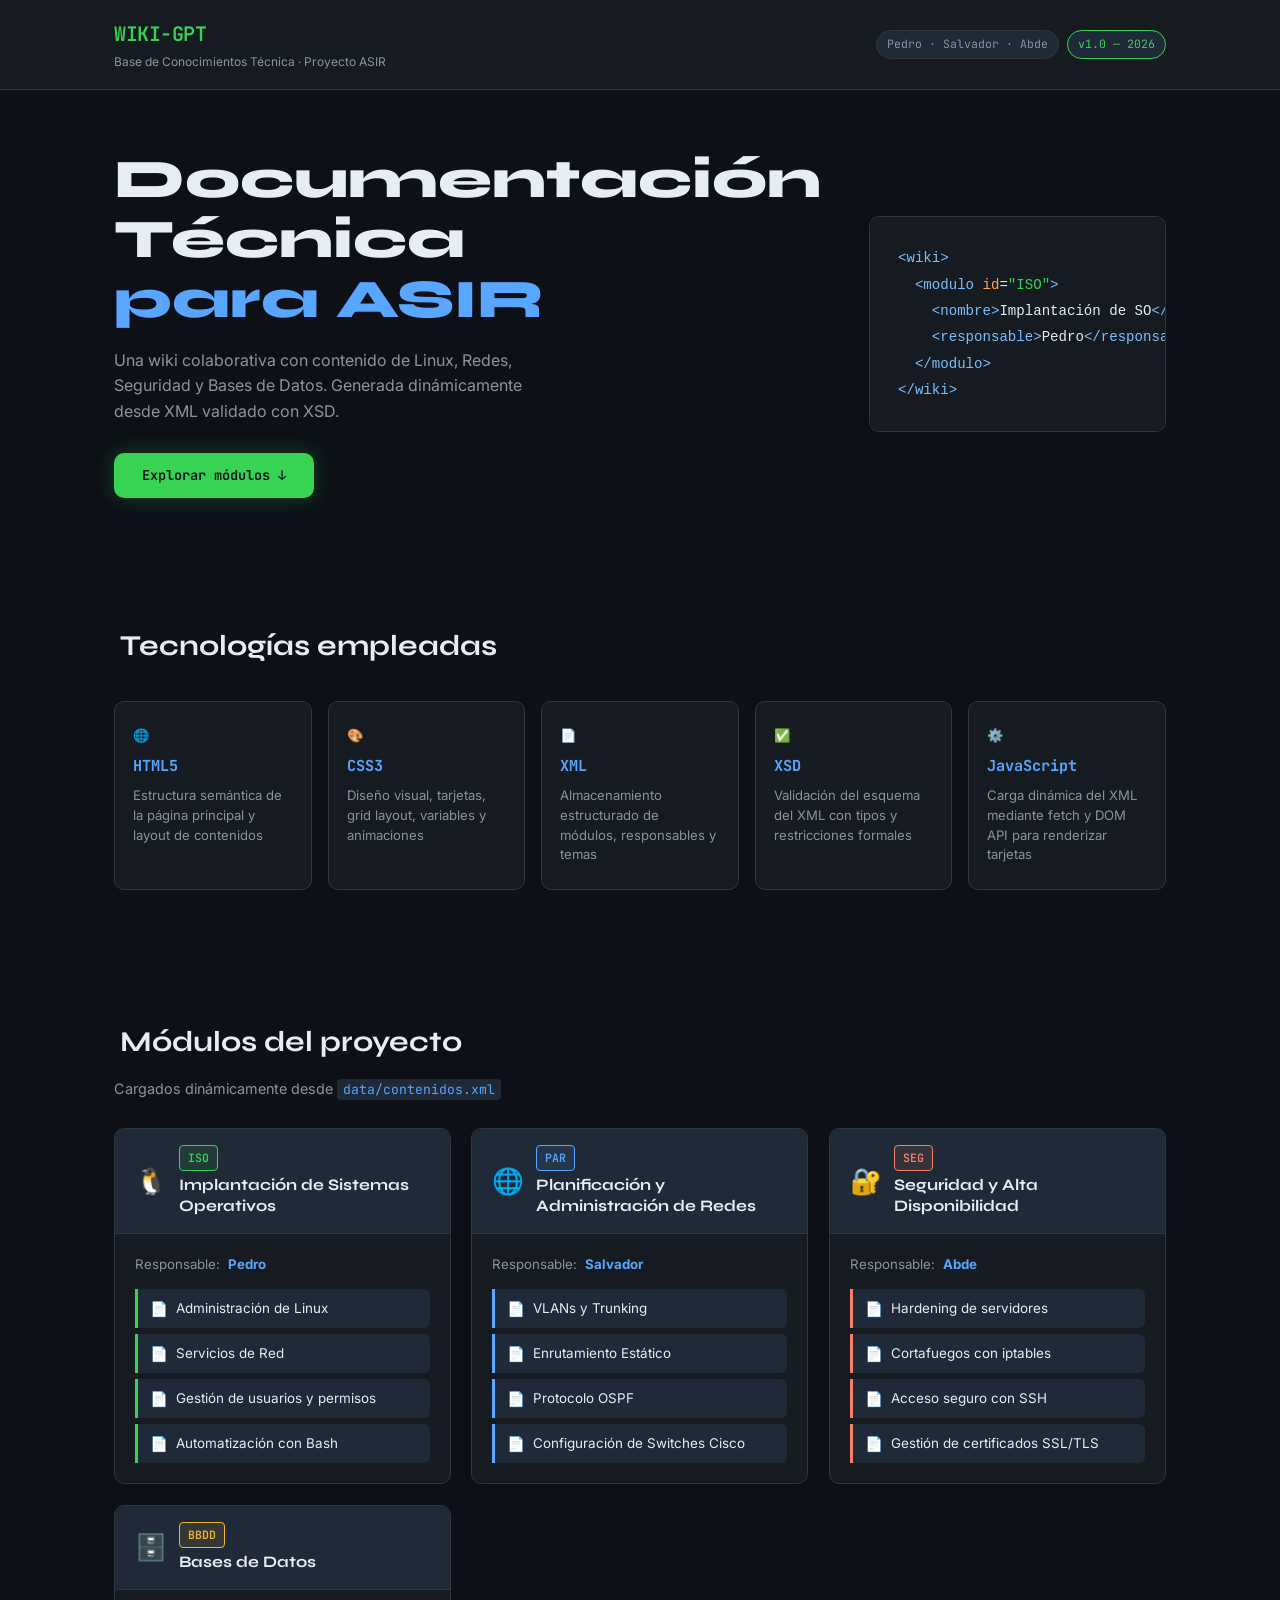
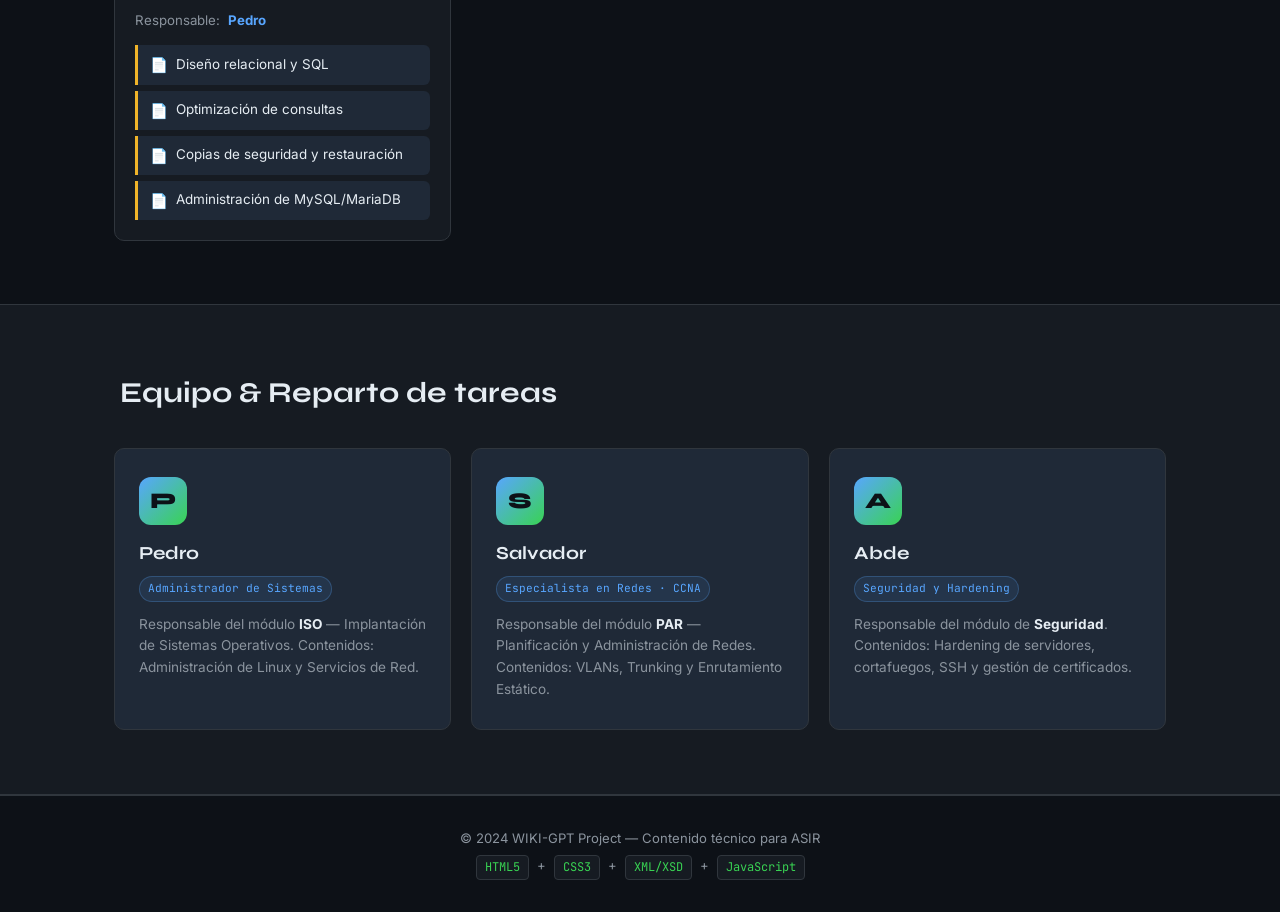
==== index.html @ 4550f610 "Remove HTML comments and update script tag" ====
<!DOCTYPE html>
<html lang="es">
<head>
  <meta charset="UTF-8" />
  <meta name="viewport" content="width=device-width, initial-scale=1.0" />
  <title>WIKI-GPT — Base de Conocimientos ASIR</title>
  <link rel="preconnect" href="https://fonts.googleapis.com" />
  <link rel="preconnect" href="https://fonts.gstatic.com" crossorigin />
  <link href="https://fonts.googleapis.com/css2?family=JetBrains+Mono:wght@400;600&family=Syne:wght@700;800&family=Inter:wght@400;500;600&display=swap" rel="stylesheet" />
  <link rel="stylesheet" href="src/style.css" />
</head>
<body>

  <header class="site-header">
    <div class="header-inner">
      <div class="logo-block">
        <span class="logo-tag">WIKI-GPT</span>
        <p class="logo-sub">Base de Conocimientos Técnica · Proyecto ASIR</p>
      </div>
      <div class="header-meta">
        <span class="badge">Pedro · Salvador · Abde</span>
        <span class="badge badge-accent">v1.0 — 2026</span>
      </div>
    </div>
  </header>

  <main>

    <section class="hero">
      <div class="hero-inner">
        <h1 class="hero-title">Documentación Técnica<br /><em>para ASIR</em></h1>
        <p class="hero-desc">Una wiki colaborativa con contenido de Linux, Redes, Seguridad y Bases de Datos. Generada dinámicamente desde XML validado con XSD.</p>
        <a href="#modulos" class="btn-primary">Explorar módulos ↓</a>
      </div>
      <div class="hero-code">
        <pre><code><span class="c-tag">&lt;wiki&gt;</span>
  <span class="c-tag">&lt;modulo</span> <span class="c-attr">id</span>=<span class="c-val">"ISO"</span><span class="c-tag">&gt;</span>
    <span class="c-tag">&lt;nombre&gt;</span>Implantación de SO<span class="c-tag">&lt;/nombre&gt;</span>
    <span class="c-tag">&lt;responsable&gt;</span>Pedro<span class="c-tag">&lt;/responsable&gt;</span>
  <span class="c-tag">&lt;/modulo&gt;</span>
<span class="c-tag">&lt;/wiki&gt;</span></code></pre>
      </div>
    </section>

    <section class="section" id="tecnologias">
      <div class="section-inner">
        <h2 class="section-title"><span class="tag-prefix"></span> Tecnologías empleadas</h2>
        <div class="tech-grid">
          <div class="tech-card">
            <span class="tech-icon">🌐</span>
            <strong>HTML5</strong>
            <span>Estructura semántica de la página principal y layout de contenidos</span>
          </div>
          <div class="tech-card">
            <span class="tech-icon">🎨</span>
            <strong>CSS3</strong>
            <span>Diseño visual, tarjetas, grid layout, variables y animaciones</span>
          </div>
          <div class="tech-card">
            <span class="tech-icon">📄</span>
            <strong>XML</strong>
            <span>Almacenamiento estructurado de módulos, responsables y temas</span>
          </div>
          <div class="tech-card">
            <span class="tech-icon">✅</span>
            <strong>XSD</strong>
            <span>Validación del esquema del XML con tipos y restricciones formales</span>
          </div>
          <div class="tech-card">
            <span class="tech-icon">⚙️</span>
            <strong>JavaScript</strong>
            <span>Carga dinámica del XML mediante fetch y DOM API para renderizar tarjetas</span>
          </div>
        </div>
      </div>
    </section>

    <section class="section" id="modulos">
      <div class="section-inner">
        <h2 class="section-title"><span class="tag-prefix"></span> Módulos del proyecto</h2>
        <p class="section-desc">Cargados dinámicamente desde <code>data/contenidos.xml</code></p>
        
        <div id="modulos-grid" class="modulos-grid">
          <div class="loading-state">
            <span class="spinner"></span>
            <p>Cargando contenidos XML…</p>
          </div>
        </div>

      </div>
    </section>

    <section class="section section-dark" id="colaboradores">
      <div class="section-inner">
        <h2 class="section-title light"><span class="tag-prefix"></span> Equipo &amp; Reparto de tareas</h2>
        <div class="team-grid">
          <div class="team-card">
            <div class="team-avatar">P</div>
            <h3>Pedro</h3>
            <span class="role-badge">Administrador de Sistemas</span>
            <p>Responsable del módulo <strong>ISO</strong> — Implantación de Sistemas Operativos. Contenidos: Administración de Linux y Servicios de Red.</p>
          </div>
          <div class="team-card">
            <div class="team-avatar">S</div>
            <h3>Salvador</h3>
            <span class="role-badge">Especialista en Redes · CCNA</span>
            <p>Responsable del módulo <strong>PAR</strong> — Planificación y Administración de Redes. Contenidos: VLANs, Trunking y Enrutamiento Estático.</p>
          </div>
          <div class="team-card">
            <div class="team-avatar">A</div>
            <h3>Abde</h3>
            <span class="role-badge">Seguridad y Hardening</span>
            <p>Responsable del módulo de <strong>Seguridad</strong>. Contenidos: Hardening de servidores, cortafuegos, SSH y gestión de certificados.</p>
          </div>
        </div>
      </div>
    </section>

  </main>

  <footer class="site-footer">
    <p>© 2024 WIKI-GPT Project &mdash; Contenido técnico para ASIR</p>
    <p class="footer-stack"><code>HTML5</code> + <code>CSS3</code> + <code>XML/XSD</code> + <code>JavaScript</code></p>
  </footer>

  <script src="src/app.js" defer></script>
</body>
</html>
---- src/style.css ----
/* ============================================================
   WIKI-GPT — style.css  (v3)
   Basado en el diseño original: dark-tech editorial neón verde-azul
   Añadido: animación de entrada escalonada tipo "deal de cartas"
            + soporte para tema-link (PDFs) + --mod-accent por tarjeta
   ============================================================ */
 
@import url('https://fonts.googleapis.com/css2?family=JetBrains+Mono:wght@400;600;700&family=Syne:wght@400;700;800&family=Inter:wght@400;500;600&display=swap');
 
/* ── Variables ─────────────────────────────────────────────── */
:root {
  --bg:         #0d1117;
  --bg2:        #161b22;
  --bg3:        #1f2937;
  --border:     #30363d;
  --text:       #e6edf3;
  --text-muted: #8b949e;
  --accent:     #39d353;
  --accent2:    #58a6ff;
  --accent3:    #f78166;
  --card-bg:    #161b22;
  --radius:     10px;
  --font-title: 'Syne', sans-serif;
  --font-mono:  'JetBrains Mono', monospace;
  --font-body:  'Inter', sans-serif;
}
 
/* ── Reset ─────────────────────────────────────────────────── */
*, *::before, *::after { box-sizing: border-box; margin: 0; padding: 0; }
html { scroll-behavior: smooth; }
 
body {
  background: var(--bg);
  color: var(--text);
  font-family: var(--font-body);
  font-size: 15px;
  line-height: 1.6;
  min-height: 100vh;
}
 
/* ── HEADER ────────────────────────────────────────────────── */
.site-header {
  background: var(--bg2);
  border-bottom: 1px solid var(--border);
  padding: 18px 0;
  position: sticky;
  top: 0;
  z-index: 100;
  backdrop-filter: blur(8px);
}
 
.header-inner {
  max-width: 1100px;
  margin: 0 auto;
  padding: 0 24px;
  display: flex;
  align-items: center;
  justify-content: space-between;
  flex-wrap: wrap;
  gap: 12px;
}
 
.logo-tag {
  font-family: var(--font-mono);
  font-size: 1.25rem;
  font-weight: 600;
  color: var(--accent);
  letter-spacing: -0.5px;
}
 
.logo-sub {
  font-size: 0.75rem;
  color: var(--text-muted);
  margin-top: 2px;
}
 
.header-meta { display: flex; gap: 8px; flex-wrap: wrap; }
 
.badge {
  font-family: var(--font-mono);
  font-size: 0.72rem;
  padding: 4px 10px;
  border-radius: 20px;
  background: var(--bg3);
  border: 1px solid var(--border);
  color: var(--text-muted);
}
.badge-accent { border-color: var(--accent); color: var(--accent); }
 
/* ── HERO ──────────────────────────────────────────────────── */
.hero {
  max-width: 1100px;
  margin: 60px auto;
  padding: 0 24px;
  display: grid;
  grid-template-columns: 1fr 1fr;
  gap: 48px;
  align-items: center;
}
 
.hero-title {
  font-family: var(--font-title);
  font-size: clamp(2.2rem, 5vw, 3.4rem);
  font-weight: 800;
  line-height: 1.1;
  color: var(--text);
}
.hero-title em { font-style: normal; color: var(--accent2); }
 
.hero-desc {
  color: var(--text-muted);
  margin: 18px 0 28px;
  font-size: 1rem;
  max-width: 420px;
}
 
.btn-primary {
  display: inline-block;
  padding: 12px 28px;
  background: var(--accent);
  color: #0d1117;
  font-family: var(--font-mono);
  font-size: 0.85rem;
  font-weight: 600;
  border-radius: var(--radius);
  text-decoration: none;
  transition: transform 0.15s, box-shadow 0.15s;
  box-shadow: 0 0 20px rgba(57, 211, 83, 0.25);
}
.btn-primary:hover {
  transform: translateY(-2px);
  box-shadow: 0 0 32px rgba(57, 211, 83, 0.45);
}
 
.hero-code {
  background: var(--bg2);
  border: 1px solid var(--border);
  border-radius: var(--radius);
  padding: 28px;
  overflow-x: auto;
}
.hero-code pre { font-family: var(--font-mono); font-size: 0.88rem; line-height: 1.8; }
.c-tag  { color: #79c0ff; }
.c-attr { color: #ffa657; }
.c-val  { color: var(--accent); }
 
/* ── SECTIONS ──────────────────────────────────────────────── */
.section { padding: 64px 0; }
 
.section-dark {
  background: var(--bg2);
  border-top: 1px solid var(--border);
  border-bottom: 1px solid var(--border);
}
 
.section-inner {
  max-width: 1100px;
  margin: 0 auto;
  padding: 0 24px;
}
 
.section-title {
  font-family: var(--font-title);
  font-size: 1.8rem;
  font-weight: 700;
  margin-bottom: 32px;
  color: var(--text);
}
 
.tag-prefix { font-family: var(--font-mono); color: var(--accent); margin-right: 6px; }
 
.section-desc {
  color: var(--text-muted);
  margin-top: -20px;
  margin-bottom: 28px;
  font-size: 0.9rem;
}
.section-desc code {
  font-family: var(--font-mono);
  font-size: 0.82rem;
  color: var(--accent2);
  background: var(--bg3);
  padding: 2px 6px;
  border-radius: 4px;
}
 
/* ── TECH GRID ─────────────────────────────────────────────── */
.tech-grid {
  display: grid;
  grid-template-columns: repeat(auto-fill, minmax(190px, 1fr));
  gap: 16px;
}
 
.tech-card {
  background: var(--card-bg);
  border: 1px solid var(--border);
  border-radius: var(--radius);
  padding: 24px 18px;
  display: flex;
  flex-direction: column;
  gap: 8px;
  transition: border-color 0.2s, transform 0.15s;
}
.tech-card:hover { border-color: var(--accent2); transform: translateY(-3px); }
.tech-icon { font-size: 1.6rem; }
.tech-card strong { font-family: var(--font-mono); color: var(--accent2); font-size: 0.95rem; }
.tech-card span   { color: var(--text-muted); font-size: 0.82rem; line-height: 1.5; }
 
/* ── MÓDULOS DINÁMICOS ─────────────────────────────────────── */
.modulos-grid {
  display: grid;
  grid-template-columns: repeat(auto-fill, minmax(280px, 1fr));
  gap: 20px;
}
 
/* Animación de entrada tipo "deal de cartas" */
@keyframes cardDeal {
  0%   { opacity: 0; transform: translateX(48px) rotate(4deg) scale(0.92); }
  60%  { opacity: 1; transform: translateX(-4px) rotate(-0.5deg) scale(1.01); }
  100% { opacity: 1; transform: translateX(0) rotate(0deg) scale(1); }
}
 
.modulo-card {
  --mod-accent: var(--accent);   /* sobreescrito por app.js por módulo */
  background: var(--card-bg);
  border: 1px solid var(--border);
  border-radius: var(--radius);
  overflow: hidden;
  transition: border-color 0.2s, transform 0.2s, box-shadow 0.2s;
  /* Animación de entrada */
  opacity: 0;
  animation: cardDeal 0.5s cubic-bezier(0.23, 1, 0.32, 1) forwards;
}
 
.modulo-card:hover {
  border-color: var(--mod-accent);
  transform: translateY(-5px);
  box-shadow: 0 12px 32px rgba(0,0,0,0.4), 0 0 0 1px var(--mod-accent);
}
 
.modulo-header {
  background: var(--bg3);
  padding: 16px 20px;
  display: flex;
  align-items: center;
  gap: 12px;
  border-bottom: 1px solid var(--border);
}
 
.modulo-emoji { font-size: 1.6rem; flex-shrink: 0; }
 
.modulo-id {
  font-family: var(--font-mono);
  font-size: 0.72rem;
  font-weight: 600;
  color: var(--mod-accent);
  border: 1px solid var(--mod-accent);
  background: color-mix(in srgb, var(--mod-accent) 10%, transparent);
  padding: 3px 8px;
  border-radius: 4px;
  white-space: nowrap;
  display: inline-block;
  margin-bottom: 4px;
}
 
.modulo-nombre {
  font-family: var(--font-title);
  font-size: 1rem;
  font-weight: 700;
  color: var(--text);
  line-height: 1.3;
}
 
.modulo-body { padding: 20px; }
 
.modulo-responsable {
  font-size: 0.83rem;
  color: var(--text-muted);
  margin-bottom: 14px;
}
.modulo-responsable .label { margin-right: 4px; }
.modulo-responsable strong { color: var(--accent2); }
 
/* ── Lista de temas ──────────────────────────────────────────── */
.temas-list { list-style: none; display: flex; flex-direction: column; gap: 6px; }
 
.tema-item {
  font-size: 0.84rem;
  color: var(--text);
  display: flex;
  align-items: center;
}
 
/* Tema sin enlace: barra lateral de color */
.tema-item:not(:has(.tema-link)) {
  padding: 8px 12px;
  background: var(--bg3);
  border-left: 3px solid var(--mod-accent);
  border-radius: 0 6px 6px 0;
  gap: 8px;
}
 
/* Tema con enlace al PDF */
.tema-link {
  display: flex;
  align-items: center;
  gap: 8px;
  width: 100%;
  padding: 8px 12px;
  color: var(--text);
  text-decoration: none;
  background: var(--bg3);
  border-left: 3px solid var(--mod-accent);
  border-radius: 0 6px 6px 0;
  font-size: 0.84rem;
  transition: background 0.15s, color 0.15s, border-left-color 0.15s;
}
 
.tema-link:hover {
  background: color-mix(in srgb, var(--mod-accent) 15%, var(--bg3));
  color: var(--text);
  border-left-color: var(--mod-accent);
}
 
.pdf-icon { font-size: 0.9rem; flex-shrink: 0; }
 
.sin-temas {
  padding: 8px 12px;
  color: var(--text-muted);
  font-style: italic;
  border-left: 3px solid var(--border);
  border-radius: 0 6px 6px 0;
  background: var(--bg3);
}
 
/* ── LOADING / ERROR ───────────────────────────────────────── */
.loading-state {
  grid-column: 1 / -1;
  display: flex;
  flex-direction: column;
  align-items: center;
  gap: 16px;
  padding: 48px;
  color: var(--text-muted);
}
 
.spinner {
  width: 32px;
  height: 32px;
  border: 3px solid var(--border);
  border-top-color: var(--accent);
  border-radius: 50%;
  animation: spin 0.8s linear infinite;
}
@keyframes spin { to { transform: rotate(360deg); } }
 
.error-msg {
  grid-column: 1 / -1;
  background: rgba(247, 129, 102, 0.1);
  border: 1px solid rgba(247, 129, 102, 0.3);
  color: var(--accent3);
  padding: 20px 24px;
  border-radius: var(--radius);
  font-size: 0.9rem;
  line-height: 1.7;
}
.error-msg code { font-family: var(--font-mono); font-size: 0.82rem; }
 
/* ── TEAM GRID ─────────────────────────────────────────────── */
.team-grid {
  display: grid;
  grid-template-columns: repeat(auto-fill, minmax(280px, 1fr));
  gap: 20px;
}
 
.team-card {
  background: var(--bg3);
  border: 1px solid var(--border);
  border-radius: var(--radius);
  padding: 28px 24px;
  transition: border-color 0.2s;
}
.team-card:hover { border-color: var(--accent2); }
 
.team-avatar {
  width: 48px;
  height: 48px;
  border-radius: 12px;
  background: linear-gradient(135deg, var(--accent2), var(--accent));
  color: var(--bg);
  font-family: var(--font-title);
  font-size: 1.4rem;
  font-weight: 800;
  display: flex;
  align-items: center;
  justify-content: center;
  margin-bottom: 14px;
}
 
.team-card h3 { font-family: var(--font-title); font-size: 1.15rem; font-weight: 700; margin-bottom: 6px; }
 
.role-badge {
  display: inline-block;
  font-family: var(--font-mono);
  font-size: 0.7rem;
  color: var(--accent2);
  background: rgba(88, 166, 255, 0.1);
  border: 1px solid rgba(88, 166, 255, 0.25);
  padding: 3px 8px;
  border-radius: 20px;
  margin-bottom: 12px;
}
 
.team-card p       { font-size: 0.85rem; color: var(--text-muted); line-height: 1.6; }
.team-card p strong{ color: var(--text); }
 
/* ── FOOTER ────────────────────────────────────────────────── */
.site-footer {
  border-top: 1px solid var(--border);
  padding: 32px 24px;
  text-align: center;
  color: var(--text-muted);
  font-size: 0.82rem;
}
.footer-stack { margin-top: 6px; display: flex; justify-content: center; gap: 8px; flex-wrap: wrap; }
.footer-stack code {
  font-family: var(--font-mono);
  font-size: 0.75rem;
  color: var(--accent);
  background: var(--bg2);
  border: 1px solid var(--border);
  padding: 2px 8px;
  border-radius: 4px;
}
 
/* ── RESPONSIVE ────────────────────────────────────────────── */
@media (max-width: 720px) {
  .hero { grid-template-columns: 1fr; }
  .hero-code { display: none; }
  .section-title { font-size: 1.4rem; }
}
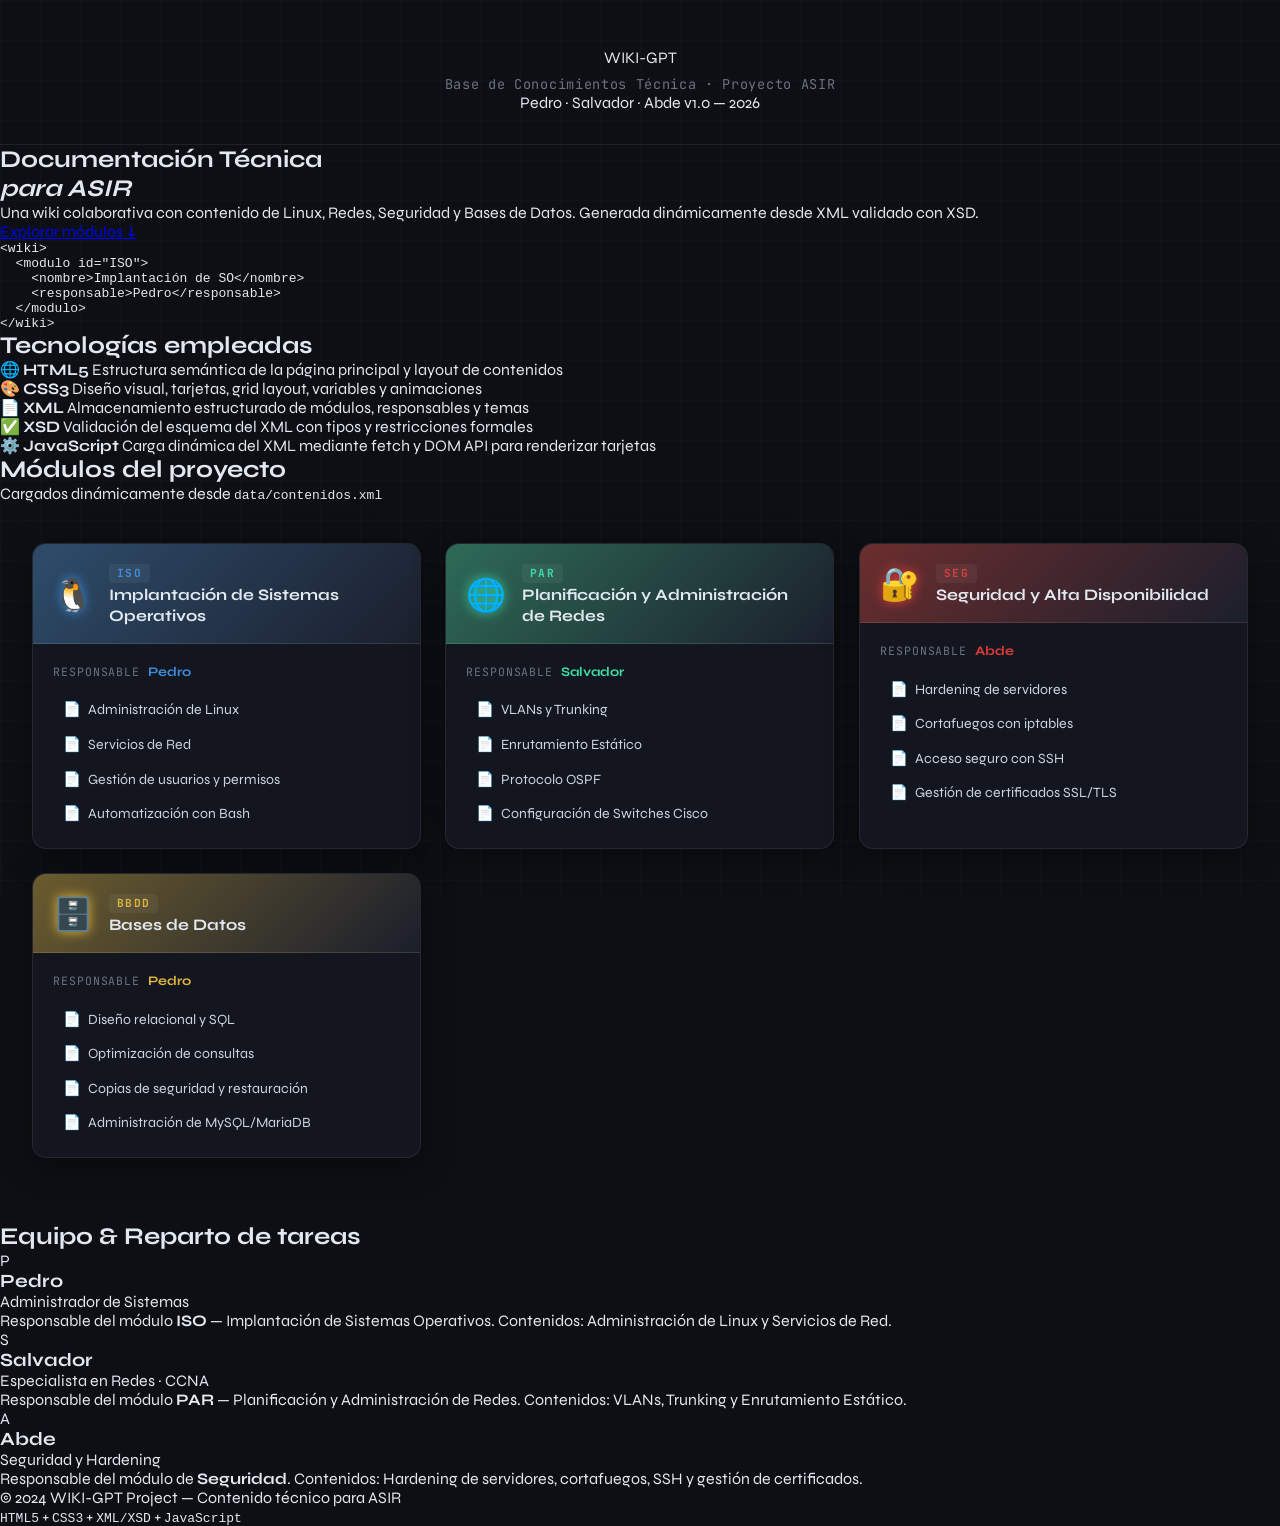
==== commit a27c769d: "Add comments for header, hero, technologies, and modules" ====
--- a/index.html
+++ b/index.html
@@ -11,6 +11,7 @@
 </head>
 <body>
 
+  <!-- HEADER -->
   <header class="site-header">
     <div class="header-inner">
       <div class="logo-block">
@@ -26,6 +27,7 @@
 
   <main>
 
+    <!-- HERO -->
     <section class="hero">
       <div class="hero-inner">
         <h1 class="hero-title">Documentación Técnica<br /><em>para ASIR</em></h1>
@@ -42,6 +44,7 @@
       </div>
     </section>
 
+    <!-- TECNOLOGÍAS -->
     <section class="section" id="tecnologias">
       <div class="section-inner">
         <h2 class="section-title"><span class="tag-prefix"></span> Tecnologías empleadas</h2>
@@ -75,21 +78,21 @@
       </div>
     </section>
 
+    <!-- MÓDULOS DINÁMICOS -->
     <section class="section" id="modulos">
       <div class="section-inner">
         <h2 class="section-title"><span class="tag-prefix"></span> Módulos del proyecto</h2>
         <p class="section-desc">Cargados dinámicamente desde <code>data/contenidos.xml</code></p>
-        
-        <div id="modulos-grid" class="modulos-grid">
+        <div id="app-container" class="modulos-grid">
           <div class="loading-state">
             <span class="spinner"></span>
             <p>Cargando contenidos XML…</p>
           </div>
         </div>
-
       </div>
     </section>
 
+    <!-- COLABORADORES -->
     <section class="section section-dark" id="colaboradores">
       <div class="section-inner">
         <h2 class="section-title light"><span class="tag-prefix"></span> Equipo &amp; Reparto de tareas</h2>
@@ -118,11 +121,12 @@
 
   </main>
 
+  <!-- FOOTER -->
   <footer class="site-footer">
     <p>© 2024 WIKI-GPT Project &mdash; Contenido técnico para ASIR</p>
     <p class="footer-stack"><code>HTML5</code> + <code>CSS3</code> + <code>XML/XSD</code> + <code>JavaScript</code></p>
   </footer>
 
-  <script src="src/app.js" defer></script>
+  <script src="src/app.js"></script>
 </body>
 </html>
--- a/src/style.css
+++ b/src/style.css
@@ -1,441 +1,295 @@
 /* ============================================================
-   WIKI-GPT — style.css  (v3)
-   Basado en el diseño original: dark-tech editorial neón verde-azul
-   Añadido: animación de entrada escalonada tipo "deal de cartas"
-            + soporte para tema-link (PDFs) + --mod-accent por tarjeta
+   WIKI-GPT — style.css  (v2)
+   Tema: terminal / wiki técnica oscura
+   Animación: tarjetas entran como mazo de cartas (ruleta lateral)
    ============================================================ */
- 
-@import url('https://fonts.googleapis.com/css2?family=JetBrains+Mono:wght@400;600;700&family=Syne:wght@400;700;800&family=Inter:wght@400;500;600&display=swap');
- 
-/* ── Variables ─────────────────────────────────────────────── */
+
+@import url('https://fonts.googleapis.com/css2?family=JetBrains+Mono:wght@400;700&family=Syne:wght@400;700;800&display=swap');
+
+/* ── Variables globales ─────────────────────────────────────── */
 :root {
-  --bg:         #0d1117;
-  --bg2:        #161b22;
-  --bg3:        #1f2937;
-  --border:     #30363d;
-  --text:       #e6edf3;
-  --text-muted: #8b949e;
-  --accent:     #39d353;
-  --accent2:    #58a6ff;
-  --accent3:    #f78166;
-  --card-bg:    #161b22;
-  --radius:     10px;
-  --font-title: 'Syne', sans-serif;
-  --font-mono:  'JetBrains Mono', monospace;
-  --font-body:  'Inter', sans-serif;
-}
- 
-/* ── Reset ─────────────────────────────────────────────────── */
+  --bg:        #0d0f14;
+  --surface:   #13161f;
+  --surface2:  #1b1f2c;
+  --border:    #ffffff14;
+  --text:      #e2e8f0;
+  --muted:     #6b7280;
+  --accent:    #38bdf8;
+  --radius:    14px;
+  --shadow:    0 8px 32px #00000060;
+  --card-hue:  210;          /* sobreescrito por cada tarjeta */
+}
+
+/* ── Reset ──────────────────────────────────────────────────── */
 *, *::before, *::after { box-sizing: border-box; margin: 0; padding: 0; }
-html { scroll-behavior: smooth; }
- 
+
+/* ── Body / layout ──────────────────────────────────────────── */
 body {
   background: var(--bg);
   color: var(--text);
-  font-family: var(--font-body);
-  font-size: 15px;
-  line-height: 1.6;
+  font-family: 'Syne', sans-serif;
   min-height: 100vh;
-}
- 
-/* ── HEADER ────────────────────────────────────────────────── */
-.site-header {
-  background: var(--bg2);
+  padding: 0;
+}
+
+/* Fondo con rejilla sutil */
+body::before {
+  content: '';
+  position: fixed;
+  inset: 0;
+  background-image:
+    linear-gradient(#ffffff05 1px, transparent 1px),
+    linear-gradient(90deg, #ffffff05 1px, transparent 1px);
+  background-size: 40px 40px;
+  pointer-events: none;
+  z-index: 0;
+}
+
+/* ── Header ─────────────────────────────────────────────────── */
+header {
+  position: relative;
+  z-index: 1;
+  padding: 3rem 2rem 2rem;
+  text-align: center;
   border-bottom: 1px solid var(--border);
-  padding: 18px 0;
-  position: sticky;
-  top: 0;
-  z-index: 100;
-  backdrop-filter: blur(8px);
-}
- 
-.header-inner {
-  max-width: 1100px;
+}
+
+header h1 {
+  font-size: clamp(2.2rem, 6vw, 4rem);
+  font-weight: 800;
+  letter-spacing: -0.03em;
+  background: linear-gradient(135deg, var(--accent) 0%, #818cf8 100%);
+  -webkit-background-clip: text;
+  -webkit-text-fill-color: transparent;
+  background-clip: text;
+}
+
+header p {
+  color: var(--muted);
+  margin-top: .5rem;
+  font-family: 'JetBrains Mono', monospace;
+  font-size: .85rem;
+  letter-spacing: .05em;
+}
+
+/* ── Loader ─────────────────────────────────────────────────── */
+#loader {
+  position: relative;
+  z-index: 1;
+  text-align: center;
+  padding: 4rem;
+  color: var(--muted);
+  font-family: 'JetBrains Mono', monospace;
+  font-size: .9rem;
+}
+
+#loader::after {
+  content: '';
+  display: block;
+  margin: 1rem auto 0;
+  width: 32px; height: 32px;
+  border: 3px solid var(--border);
+  border-top-color: var(--accent);
+  border-radius: 50%;
+  animation: spin .8s linear infinite;
+}
+
+@keyframes spin { to { transform: rotate(360deg); } }
+
+/* ── Grid de tarjetas ───────────────────────────────────────── */
+#app-container {
+  position: relative;
+  z-index: 1;
+  display: grid;
+  grid-template-columns: repeat(auto-fill, minmax(300px, 1fr));
+  gap: 1.5rem;
+  padding: 2.5rem 2rem 4rem;
+  max-width: 1300px;
   margin: 0 auto;
-  padding: 0 24px;
-  display: flex;
-  align-items: center;
-  justify-content: space-between;
-  flex-wrap: wrap;
-  gap: 12px;
-}
- 
-.logo-tag {
-  font-family: var(--font-mono);
-  font-size: 1.25rem;
-  font-weight: 600;
-  color: var(--accent);
-  letter-spacing: -0.5px;
-}
- 
-.logo-sub {
-  font-size: 0.75rem;
-  color: var(--text-muted);
-  margin-top: 2px;
-}
- 
-.header-meta { display: flex; gap: 8px; flex-wrap: wrap; }
- 
-.badge {
-  font-family: var(--font-mono);
-  font-size: 0.72rem;
-  padding: 4px 10px;
-  border-radius: 20px;
-  background: var(--bg3);
-  border: 1px solid var(--border);
-  color: var(--text-muted);
-}
-.badge-accent { border-color: var(--accent); color: var(--accent); }
- 
-/* ── HERO ──────────────────────────────────────────────────── */
-.hero {
-  max-width: 1100px;
-  margin: 60px auto;
-  padding: 0 24px;
-  display: grid;
-  grid-template-columns: 1fr 1fr;
-  gap: 48px;
-  align-items: center;
-}
- 
-.hero-title {
-  font-family: var(--font-title);
-  font-size: clamp(2.2rem, 5vw, 3.4rem);
-  font-weight: 800;
-  line-height: 1.1;
-  color: var(--text);
-}
-.hero-title em { font-style: normal; color: var(--accent2); }
- 
-.hero-desc {
-  color: var(--text-muted);
-  margin: 18px 0 28px;
-  font-size: 1rem;
-  max-width: 420px;
-}
- 
-.btn-primary {
-  display: inline-block;
-  padding: 12px 28px;
-  background: var(--accent);
-  color: #0d1117;
-  font-family: var(--font-mono);
-  font-size: 0.85rem;
-  font-weight: 600;
-  border-radius: var(--radius);
-  text-decoration: none;
-  transition: transform 0.15s, box-shadow 0.15s;
-  box-shadow: 0 0 20px rgba(57, 211, 83, 0.25);
-}
-.btn-primary:hover {
-  transform: translateY(-2px);
-  box-shadow: 0 0 32px rgba(57, 211, 83, 0.45);
-}
- 
-.hero-code {
-  background: var(--bg2);
-  border: 1px solid var(--border);
-  border-radius: var(--radius);
-  padding: 28px;
-  overflow-x: auto;
-}
-.hero-code pre { font-family: var(--font-mono); font-size: 0.88rem; line-height: 1.8; }
-.c-tag  { color: #79c0ff; }
-.c-attr { color: #ffa657; }
-.c-val  { color: var(--accent); }
- 
-/* ── SECTIONS ──────────────────────────────────────────────── */
-.section { padding: 64px 0; }
- 
-.section-dark {
-  background: var(--bg2);
-  border-top: 1px solid var(--border);
-  border-bottom: 1px solid var(--border);
-}
- 
-.section-inner {
-  max-width: 1100px;
-  margin: 0 auto;
-  padding: 0 24px;
-}
- 
-.section-title {
-  font-family: var(--font-title);
-  font-size: 1.8rem;
-  font-weight: 700;
-  margin-bottom: 32px;
-  color: var(--text);
-}
- 
-.tag-prefix { font-family: var(--font-mono); color: var(--accent); margin-right: 6px; }
- 
-.section-desc {
-  color: var(--text-muted);
-  margin-top: -20px;
-  margin-bottom: 28px;
-  font-size: 0.9rem;
-}
-.section-desc code {
-  font-family: var(--font-mono);
-  font-size: 0.82rem;
-  color: var(--accent2);
-  background: var(--bg3);
-  padding: 2px 6px;
-  border-radius: 4px;
-}
- 
-/* ── TECH GRID ─────────────────────────────────────────────── */
-.tech-grid {
-  display: grid;
-  grid-template-columns: repeat(auto-fill, minmax(190px, 1fr));
-  gap: 16px;
-}
- 
-.tech-card {
-  background: var(--card-bg);
-  border: 1px solid var(--border);
-  border-radius: var(--radius);
-  padding: 24px 18px;
-  display: flex;
-  flex-direction: column;
-  gap: 8px;
-  transition: border-color 0.2s, transform 0.15s;
-}
-.tech-card:hover { border-color: var(--accent2); transform: translateY(-3px); }
-.tech-icon { font-size: 1.6rem; }
-.tech-card strong { font-family: var(--font-mono); color: var(--accent2); font-size: 0.95rem; }
-.tech-card span   { color: var(--text-muted); font-size: 0.82rem; line-height: 1.5; }
- 
-/* ── MÓDULOS DINÁMICOS ─────────────────────────────────────── */
-.modulos-grid {
-  display: grid;
-  grid-template-columns: repeat(auto-fill, minmax(280px, 1fr));
-  gap: 20px;
-}
- 
-/* Animación de entrada tipo "deal de cartas" */
-@keyframes cardDeal {
-  0%   { opacity: 0; transform: translateX(48px) rotate(4deg) scale(0.92); }
-  60%  { opacity: 1; transform: translateX(-4px) rotate(-0.5deg) scale(1.01); }
-  100% { opacity: 1; transform: translateX(0) rotate(0deg) scale(1); }
-}
- 
+}
+
+/* ── Tarjeta ─────────────────────────────────────────────────── */
 .modulo-card {
-  --mod-accent: var(--accent);   /* sobreescrito por app.js por módulo */
-  background: var(--card-bg);
+  --hsl: hsl(var(--card-hue), 70%, 55%);
+  --hsl-dim: hsl(var(--card-hue), 40%, 30%);
+  background: var(--surface);
   border: 1px solid var(--border);
   border-radius: var(--radius);
   overflow: hidden;
-  transition: border-color 0.2s, transform 0.2s, box-shadow 0.2s;
-  /* Animación de entrada */
+  box-shadow: var(--shadow);
+  transition: transform .25s ease, box-shadow .25s ease;
+
+  /* ── Animación de entrada tipo ruleta ── */
   opacity: 0;
-  animation: cardDeal 0.5s cubic-bezier(0.23, 1, 0.32, 1) forwards;
-}
- 
+  transform: translateX(60px) rotate(4deg) scale(0.92);
+  /* La clase .visible la añade JS */
+}
+
+.modulo-card.visible {
+  animation: cardDeal 0.55s cubic-bezier(0.23, 1, 0.32, 1) forwards;
+  animation-delay: calc(var(--card-index, 0) * 0.08s);
+}
+
+@keyframes cardDeal {
+  0%   { opacity: 0; transform: translateX(80px) rotate(6deg) scale(0.88); }
+  60%  { opacity: 1; transform: translateX(-6px) rotate(-1deg) scale(1.02); }
+  100% { opacity: 1; transform: translateX(0)    rotate(0deg)  scale(1);    }
+}
+
+/* Hover levita la tarjeta */
 .modulo-card:hover {
-  border-color: var(--mod-accent);
-  transform: translateY(-5px);
-  box-shadow: 0 12px 32px rgba(0,0,0,0.4), 0 0 0 1px var(--mod-accent);
-}
- 
+  transform: translateY(-6px) scale(1.015);
+  box-shadow: 0 16px 48px #00000080, 0 0 0 1px var(--hsl);
+}
+
+/* ── Cabecera de tarjeta ─────────────────────────────────────── */
 .modulo-header {
-  background: var(--bg3);
-  padding: 16px 20px;
-  display: flex;
-  align-items: center;
-  gap: 12px;
+  display: flex;
+  align-items: center;
+  gap: 1rem;
+  padding: 1.25rem 1.25rem 1rem;
+  background: linear-gradient(135deg, var(--hsl-dim), var(--surface2));
+  cursor: pointer;
+  user-select: none;
   border-bottom: 1px solid var(--border);
-}
- 
-.modulo-emoji { font-size: 1.6rem; flex-shrink: 0; }
- 
+  transition: background .2s;
+}
+
+.modulo-header:hover {
+  background: linear-gradient(135deg, var(--hsl), var(--surface2));
+}
+
+.modulo-emoji {
+  font-size: 2rem;
+  flex-shrink: 0;
+  filter: drop-shadow(0 0 6px var(--hsl));
+}
+
+.modulo-titles { display: flex; flex-direction: column; gap: .15rem; }
+
 .modulo-id {
-  font-family: var(--font-mono);
-  font-size: 0.72rem;
-  font-weight: 600;
-  color: var(--mod-accent);
-  border: 1px solid var(--mod-accent);
-  background: color-mix(in srgb, var(--mod-accent) 10%, transparent);
-  padding: 3px 8px;
+  font-family: 'JetBrains Mono', monospace;
+  font-size: .7rem;
+  font-weight: 700;
+  letter-spacing: .12em;
+  color: var(--hsl);
+  text-transform: uppercase;
+  background: #ffffff0d;
+  padding: .15rem .5rem;
   border-radius: 4px;
-  white-space: nowrap;
-  display: inline-block;
-  margin-bottom: 4px;
-}
- 
+  width: fit-content;
+}
+
 .modulo-nombre {
-  font-family: var(--font-title);
   font-size: 1rem;
   font-weight: 700;
   color: var(--text);
   line-height: 1.3;
 }
- 
-.modulo-body { padding: 20px; }
- 
+
+/* ── Cuerpo de tarjeta ───────────────────────────────────────── */
+.modulo-body {
+  padding: 1.25rem;
+}
+
 .modulo-responsable {
-  font-size: 0.83rem;
-  color: var(--text-muted);
-  margin-bottom: 14px;
-}
-.modulo-responsable .label { margin-right: 4px; }
-.modulo-responsable strong { color: var(--accent2); }
- 
+  display: flex;
+  align-items: center;
+  gap: .5rem;
+  margin-bottom: 1rem;
+  font-size: .82rem;
+}
+
+.label {
+  color: var(--muted);
+  font-family: 'JetBrains Mono', monospace;
+  font-size: .72rem;
+  text-transform: uppercase;
+  letter-spacing: .08em;
+}
+
+.modulo-responsable strong {
+  color: var(--hsl);
+}
+
 /* ── Lista de temas ──────────────────────────────────────────── */
-.temas-list { list-style: none; display: flex; flex-direction: column; gap: 6px; }
- 
+.temas-list {
+  list-style: none;
+  display: flex;
+  flex-direction: column;
+  gap: .4rem;
+}
+
 .tema-item {
-  font-size: 0.84rem;
+  font-size: .88rem;
+  color: #cbd5e1;
+  display: flex;
+  align-items: center;
+  gap: .5rem;
+}
+
+.pdf-icon { flex-shrink: 0; font-size: .9rem; }
+
+/* Link al PDF */
+.tema-link {
+  display: flex;
+  align-items: center;
+  gap: .45rem;
+  color: #cbd5e1;
+  text-decoration: none;
+  padding: .35rem .6rem;
+  border-radius: 6px;
+  transition: background .15s, color .15s;
+  width: 100%;
+}
+
+.tema-link:hover {
+  background: color-mix(in srgb, hsl(var(--card-hue), 70%, 55%) 15%, transparent);
   color: var(--text);
-  display: flex;
-  align-items: center;
-}
- 
-/* Tema sin enlace: barra lateral de color */
-.tema-item:not(:has(.tema-link)) {
-  padding: 8px 12px;
-  background: var(--bg3);
-  border-left: 3px solid var(--mod-accent);
-  border-radius: 0 6px 6px 0;
-  gap: 8px;
-}
- 
-/* Tema con enlace al PDF */
-.tema-link {
-  display: flex;
-  align-items: center;
-  gap: 8px;
-  width: 100%;
-  padding: 8px 12px;
-  color: var(--text);
-  text-decoration: none;
-  background: var(--bg3);
-  border-left: 3px solid var(--mod-accent);
-  border-radius: 0 6px 6px 0;
-  font-size: 0.84rem;
-  transition: background 0.15s, color 0.15s, border-left-color 0.15s;
-}
- 
-.tema-link:hover {
-  background: color-mix(in srgb, var(--mod-accent) 15%, var(--bg3));
-  color: var(--text);
-  border-left-color: var(--mod-accent);
-}
- 
-.pdf-icon { font-size: 0.9rem; flex-shrink: 0; }
- 
-.sin-temas {
-  padding: 8px 12px;
-  color: var(--text-muted);
-  font-style: italic;
-  border-left: 3px solid var(--border);
-  border-radius: 0 6px 6px 0;
-  background: var(--bg3);
-}
- 
-/* ── LOADING / ERROR ───────────────────────────────────────── */
-.loading-state {
-  grid-column: 1 / -1;
-  display: flex;
-  flex-direction: column;
-  align-items: center;
-  gap: 16px;
-  padding: 48px;
-  color: var(--text-muted);
-}
- 
-.spinner {
-  width: 32px;
-  height: 32px;
-  border: 3px solid var(--border);
-  border-top-color: var(--accent);
-  border-radius: 50%;
-  animation: spin 0.8s linear infinite;
-}
-@keyframes spin { to { transform: rotate(360deg); } }
- 
+}
+
+.tema-link:hover .pdf-icon { transform: scale(1.15); transition: transform .15s; }
+
+.sin-temas { color: var(--muted); font-style: italic; }
+
+/* ── Efecto "flip" al hacer clic en la cabecera ──────────────── */
+.modulo-card {
+  perspective: 900px;
+}
+
+/* El flip es visual: cuando .flipped, la tarjeta hace un giro rápido */
+.modulo-card.flipped {
+  animation: cardFlip .4s cubic-bezier(0.23, 1, 0.32, 1);
+}
+
+@keyframes cardFlip {
+  0%   { transform: rotateY(0deg); }
+  40%  { transform: rotateY(-15deg) scale(1.04); }
+  70%  { transform: rotateY(5deg);  }
+  100% { transform: rotateY(0deg);  }
+}
+
+/* ── Mensajes de error ───────────────────────────────────────── */
 .error-msg {
   grid-column: 1 / -1;
-  background: rgba(247, 129, 102, 0.1);
-  border: 1px solid rgba(247, 129, 102, 0.3);
-  color: var(--accent3);
-  padding: 20px 24px;
+  background: #2d1515;
+  border: 1px solid #7f1d1d;
+  color: #fca5a5;
   border-radius: var(--radius);
-  font-size: 0.9rem;
-  line-height: 1.7;
-}
-.error-msg code { font-family: var(--font-mono); font-size: 0.82rem; }
- 
-/* ── TEAM GRID ─────────────────────────────────────────────── */
-.team-grid {
-  display: grid;
-  grid-template-columns: repeat(auto-fill, minmax(280px, 1fr));
-  gap: 20px;
-}
- 
-.team-card {
-  background: var(--bg3);
-  border: 1px solid var(--border);
-  border-radius: var(--radius);
-  padding: 28px 24px;
-  transition: border-color 0.2s;
-}
-.team-card:hover { border-color: var(--accent2); }
- 
-.team-avatar {
-  width: 48px;
-  height: 48px;
-  border-radius: 12px;
-  background: linear-gradient(135deg, var(--accent2), var(--accent));
-  color: var(--bg);
-  font-family: var(--font-title);
-  font-size: 1.4rem;
-  font-weight: 800;
-  display: flex;
-  align-items: center;
-  justify-content: center;
-  margin-bottom: 14px;
-}
- 
-.team-card h3 { font-family: var(--font-title); font-size: 1.15rem; font-weight: 700; margin-bottom: 6px; }
- 
-.role-badge {
-  display: inline-block;
-  font-family: var(--font-mono);
-  font-size: 0.7rem;
-  color: var(--accent2);
-  background: rgba(88, 166, 255, 0.1);
-  border: 1px solid rgba(88, 166, 255, 0.25);
-  padding: 3px 8px;
-  border-radius: 20px;
-  margin-bottom: 12px;
-}
- 
-.team-card p       { font-size: 0.85rem; color: var(--text-muted); line-height: 1.6; }
-.team-card p strong{ color: var(--text); }
- 
-/* ── FOOTER ────────────────────────────────────────────────── */
-.site-footer {
-  border-top: 1px solid var(--border);
-  padding: 32px 24px;
-  text-align: center;
-  color: var(--text-muted);
-  font-size: 0.82rem;
-}
-.footer-stack { margin-top: 6px; display: flex; justify-content: center; gap: 8px; flex-wrap: wrap; }
-.footer-stack code {
-  font-family: var(--font-mono);
-  font-size: 0.75rem;
-  color: var(--accent);
-  background: var(--bg2);
-  border: 1px solid var(--border);
-  padding: 2px 8px;
+  padding: 1.5rem;
+  font-family: 'JetBrains Mono', monospace;
+  font-size: .85rem;
+  line-height: 1.6;
+}
+
+.error-msg code {
+  background: #ffffff14;
+  padding: .1rem .35rem;
   border-radius: 4px;
 }
- 
-/* ── RESPONSIVE ────────────────────────────────────────────── */
-@media (max-width: 720px) {
-  .hero { grid-template-columns: 1fr; }
-  .hero-code { display: none; }
-  .section-title { font-size: 1.4rem; }
-}
+
+/* ── Responsive ──────────────────────────────────────────────── */
+@media (max-width: 600px) {
+  #app-container { padding: 1.25rem 1rem 3rem; gap: 1rem; }
+  header { padding: 2rem 1rem 1.5rem; }
+}
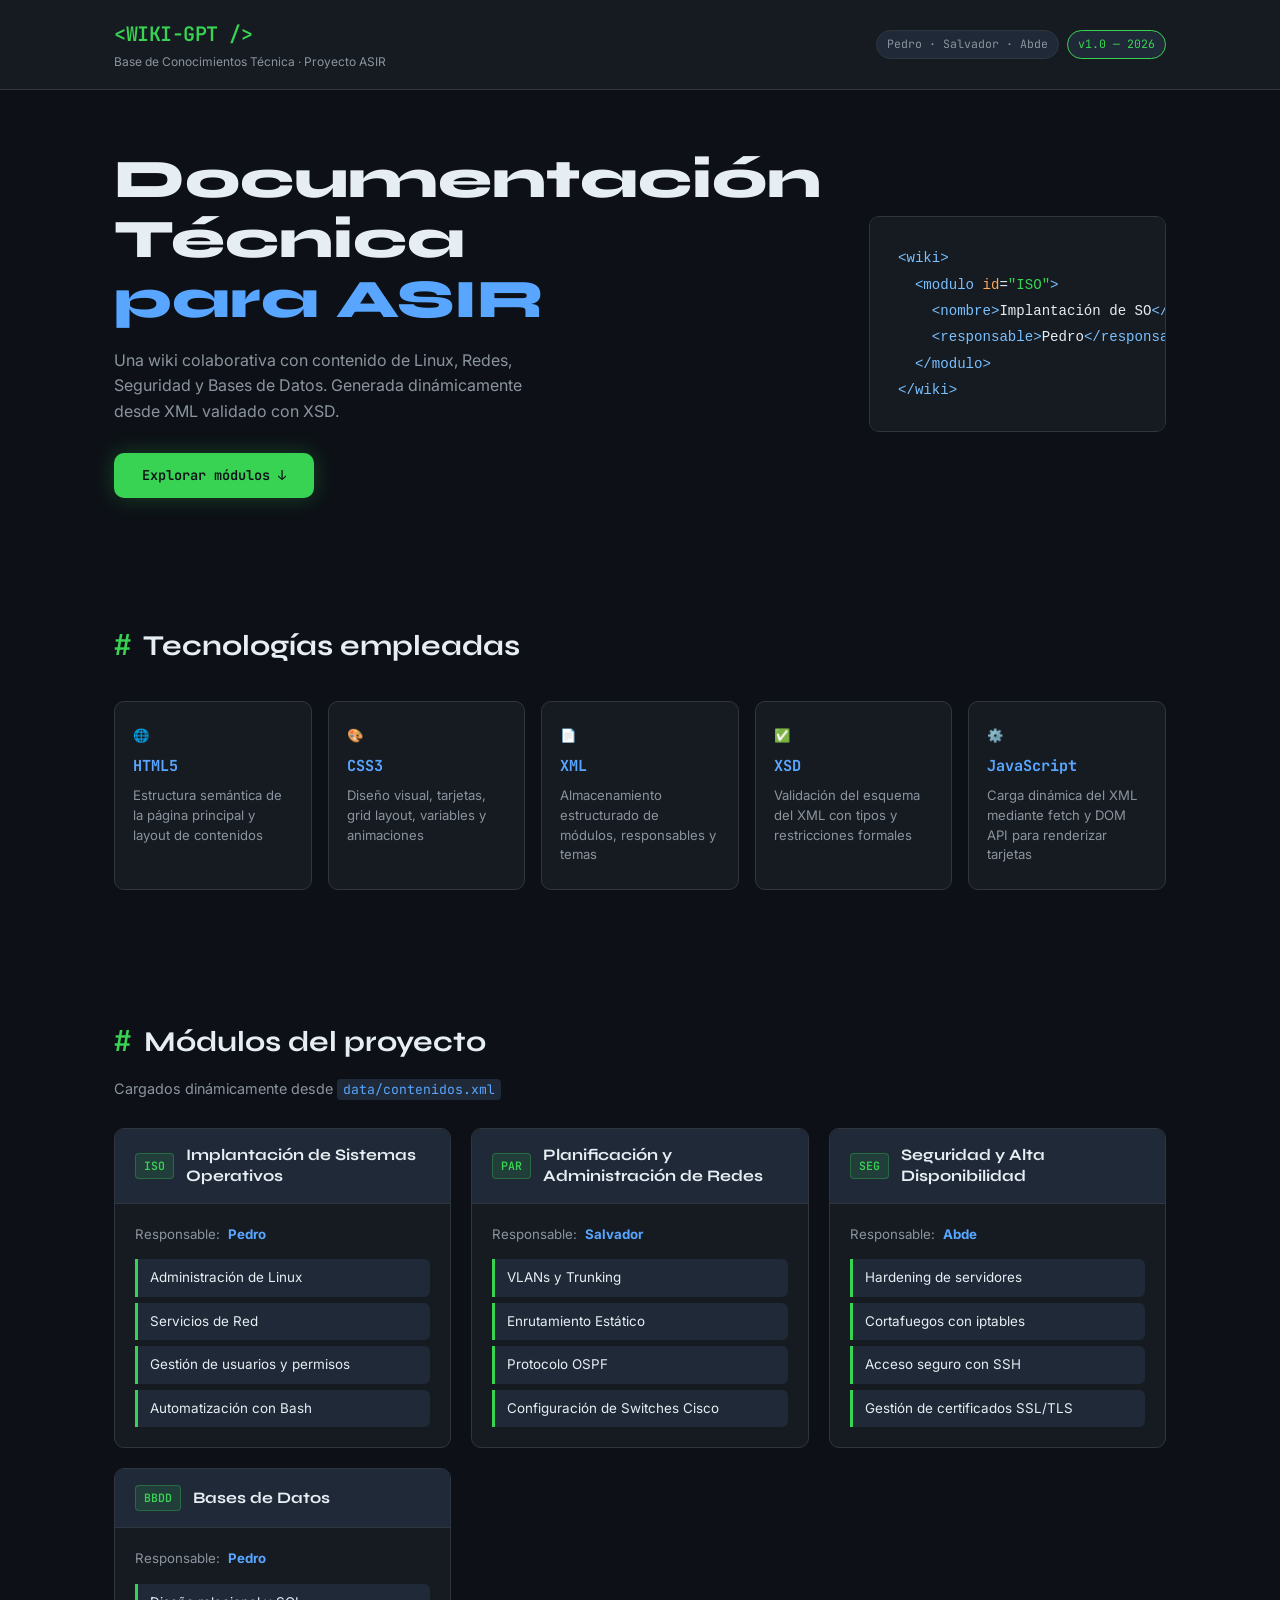
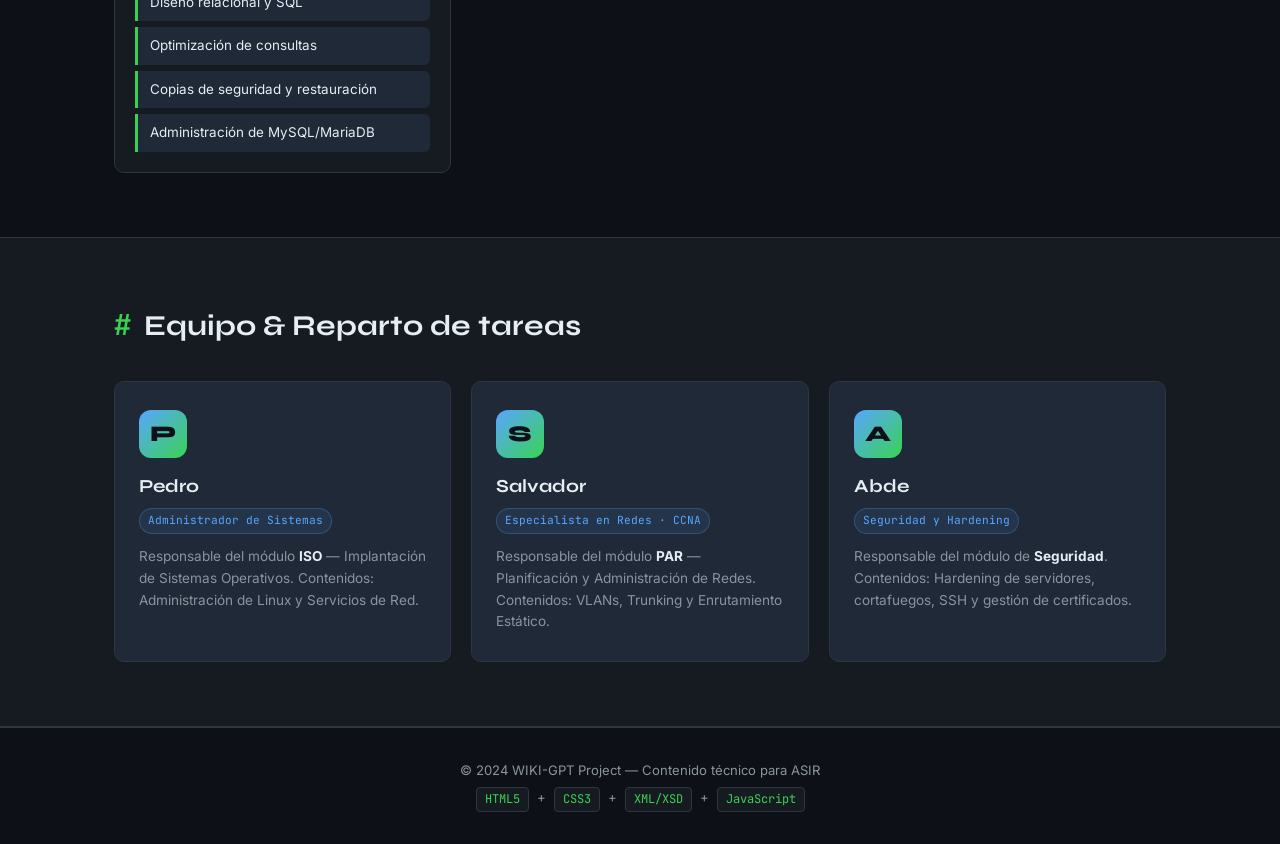
==== commit 2fefc125: "defgi" ====
--- a/index.html
+++ b/index.html
@@ -15,7 +15,7 @@
   <header class="site-header">
     <div class="header-inner">
       <div class="logo-block">
-        <span class="logo-tag">WIKI-GPT</span>
+        <span class="logo-tag">&lt;WIKI-GPT /&gt;</span>
         <p class="logo-sub">Base de Conocimientos Técnica · Proyecto ASIR</p>
       </div>
       <div class="header-meta">
@@ -47,7 +47,7 @@
     <!-- TECNOLOGÍAS -->
     <section class="section" id="tecnologias">
       <div class="section-inner">
-        <h2 class="section-title"><span class="tag-prefix"></span> Tecnologías empleadas</h2>
+        <h2 class="section-title"><span class="tag-prefix">#</span> Tecnologías empleadas</h2>
         <div class="tech-grid">
           <div class="tech-card">
             <span class="tech-icon">🌐</span>
@@ -81,7 +81,7 @@
     <!-- MÓDULOS DINÁMICOS -->
     <section class="section" id="modulos">
       <div class="section-inner">
-        <h2 class="section-title"><span class="tag-prefix"></span> Módulos del proyecto</h2>
+        <h2 class="section-title"><span class="tag-prefix">#</span> Módulos del proyecto</h2>
         <p class="section-desc">Cargados dinámicamente desde <code>data/contenidos.xml</code></p>
         <div id="app-container" class="modulos-grid">
           <div class="loading-state">
@@ -95,7 +95,7 @@
     <!-- COLABORADORES -->
     <section class="section section-dark" id="colaboradores">
       <div class="section-inner">
-        <h2 class="section-title light"><span class="tag-prefix"></span> Equipo &amp; Reparto de tareas</h2>
+        <h2 class="section-title light"><span class="tag-prefix">#</span> Equipo &amp; Reparto de tareas</h2>
         <div class="team-grid">
           <div class="team-card">
             <div class="team-avatar">P</div>
@@ -129,4 +129,4 @@
 
   <script src="src/app.js"></script>
 </body>
-</html>
+</html>
--- a/src/style.css
+++ b/src/style.css
@@ -1,295 +1,439 @@
 /* ============================================================
-   WIKI-GPT — style.css  (v2)
-   Tema: terminal / wiki técnica oscura
-   Animación: tarjetas entran como mazo de cartas (ruleta lateral)
+   WIKI-GPT — style.css
+   Diseño: dark-tech editorial con acento neón verde-azul
+   Fuentes: Syne (títulos), JetBrains Mono (código), Inter (cuerpo)
    ============================================================ */
 
-@import url('https://fonts.googleapis.com/css2?family=JetBrains+Mono:wght@400;700&family=Syne:wght@400;700;800&display=swap');
-
-/* ── Variables globales ─────────────────────────────────────── */
+/* ── Variables ─────────────────────────────────────────────── */
 :root {
-  --bg:        #0d0f14;
-  --surface:   #13161f;
-  --surface2:  #1b1f2c;
-  --border:    #ffffff14;
-  --text:      #e2e8f0;
-  --muted:     #6b7280;
-  --accent:    #38bdf8;
-  --radius:    14px;
-  --shadow:    0 8px 32px #00000060;
-  --card-hue:  210;          /* sobreescrito por cada tarjeta */
-}
-
-/* ── Reset ──────────────────────────────────────────────────── */
+  --bg:         #0d1117;
+  --bg2:        #161b22;
+  --bg3:        #1f2937;
+  --border:     #30363d;
+  --text:       #e6edf3;
+  --text-muted: #8b949e;
+  --accent:     #39d353;
+  --accent2:    #58a6ff;
+  --accent3:    #f78166;
+  --card-bg:    #161b22;
+  --radius:     10px;
+  --font-title: 'Syne', sans-serif;
+  --font-mono:  'JetBrains Mono', monospace;
+  --font-body:  'Inter', sans-serif;
+}
+
+/* ── Reset ─────────────────────────────────────────────────── */
 *, *::before, *::after { box-sizing: border-box; margin: 0; padding: 0; }
 
-/* ── Body / layout ──────────────────────────────────────────── */
+html { scroll-behavior: smooth; }
+
 body {
   background: var(--bg);
   color: var(--text);
-  font-family: 'Syne', sans-serif;
+  font-family: var(--font-body);
+  font-size: 15px;
+  line-height: 1.6;
   min-height: 100vh;
-  padding: 0;
-}
-
-/* Fondo con rejilla sutil */
-body::before {
-  content: '';
-  position: fixed;
-  inset: 0;
-  background-image:
-    linear-gradient(#ffffff05 1px, transparent 1px),
-    linear-gradient(90deg, #ffffff05 1px, transparent 1px);
-  background-size: 40px 40px;
-  pointer-events: none;
-  z-index: 0;
-}
-
-/* ── Header ─────────────────────────────────────────────────── */
-header {
-  position: relative;
-  z-index: 1;
-  padding: 3rem 2rem 2rem;
-  text-align: center;
+}
+
+/* ── HEADER ────────────────────────────────────────────────── */
+.site-header {
+  background: var(--bg2);
   border-bottom: 1px solid var(--border);
-}
-
-header h1 {
-  font-size: clamp(2.2rem, 6vw, 4rem);
+  padding: 18px 0;
+  position: sticky;
+  top: 0;
+  z-index: 100;
+  backdrop-filter: blur(8px);
+}
+
+.header-inner {
+  max-width: 1100px;
+  margin: 0 auto;
+  padding: 0 24px;
+  display: flex;
+  align-items: center;
+  justify-content: space-between;
+  flex-wrap: wrap;
+  gap: 12px;
+}
+
+.logo-tag {
+  font-family: var(--font-mono);
+  font-size: 1.25rem;
+  font-weight: 600;
+  color: var(--accent);
+  letter-spacing: -0.5px;
+}
+
+.logo-sub {
+  font-size: 0.75rem;
+  color: var(--text-muted);
+  margin-top: 2px;
+}
+
+.header-meta { display: flex; gap: 8px; flex-wrap: wrap; }
+
+.badge {
+  font-family: var(--font-mono);
+  font-size: 0.72rem;
+  padding: 4px 10px;
+  border-radius: 20px;
+  background: var(--bg3);
+  border: 1px solid var(--border);
+  color: var(--text-muted);
+}
+.badge-accent { border-color: var(--accent); color: var(--accent); }
+
+/* ── HERO ──────────────────────────────────────────────────── */
+.hero {
+  max-width: 1100px;
+  margin: 60px auto;
+  padding: 0 24px;
+  display: grid;
+  grid-template-columns: 1fr 1fr;
+  gap: 48px;
+  align-items: center;
+}
+
+.hero-title {
+  font-family: var(--font-title);
+  font-size: clamp(2.2rem, 5vw, 3.4rem);
   font-weight: 800;
-  letter-spacing: -0.03em;
-  background: linear-gradient(135deg, var(--accent) 0%, #818cf8 100%);
-  -webkit-background-clip: text;
-  -webkit-text-fill-color: transparent;
-  background-clip: text;
-}
-
-header p {
-  color: var(--muted);
-  margin-top: .5rem;
-  font-family: 'JetBrains Mono', monospace;
-  font-size: .85rem;
-  letter-spacing: .05em;
-}
-
-/* ── Loader ─────────────────────────────────────────────────── */
-#loader {
-  position: relative;
-  z-index: 1;
-  text-align: center;
-  padding: 4rem;
-  color: var(--muted);
-  font-family: 'JetBrains Mono', monospace;
-  font-size: .9rem;
-}
-
-#loader::after {
-  content: '';
-  display: block;
-  margin: 1rem auto 0;
-  width: 32px; height: 32px;
-  border: 3px solid var(--border);
-  border-top-color: var(--accent);
-  border-radius: 50%;
-  animation: spin .8s linear infinite;
-}
-
-@keyframes spin { to { transform: rotate(360deg); } }
-
-/* ── Grid de tarjetas ───────────────────────────────────────── */
-#app-container {
-  position: relative;
-  z-index: 1;
+  line-height: 1.1;
+  color: var(--text);
+}
+.hero-title em {
+  font-style: normal;
+  color: var(--accent2);
+}
+
+.hero-desc {
+  color: var(--text-muted);
+  margin: 18px 0 28px;
+  font-size: 1rem;
+  max-width: 420px;
+}
+
+.btn-primary {
+  display: inline-block;
+  padding: 12px 28px;
+  background: var(--accent);
+  color: #0d1117;
+  font-family: var(--font-mono);
+  font-size: 0.85rem;
+  font-weight: 600;
+  border-radius: var(--radius);
+  text-decoration: none;
+  transition: transform 0.15s, box-shadow 0.15s;
+  box-shadow: 0 0 20px rgba(57, 211, 83, 0.25);
+}
+.btn-primary:hover {
+  transform: translateY(-2px);
+  box-shadow: 0 0 32px rgba(57, 211, 83, 0.45);
+}
+
+.hero-code {
+  background: var(--bg2);
+  border: 1px solid var(--border);
+  border-radius: var(--radius);
+  padding: 28px;
+  overflow-x: auto;
+}
+.hero-code pre {
+  font-family: var(--font-mono);
+  font-size: 0.88rem;
+  line-height: 1.8;
+}
+.c-tag   { color: #79c0ff; }
+.c-attr  { color: #ffa657; }
+.c-val   { color: var(--accent); }
+
+/* ── SECTIONS ──────────────────────────────────────────────── */
+.section { padding: 64px 0; }
+
+.section-dark {
+  background: var(--bg2);
+  border-top: 1px solid var(--border);
+  border-bottom: 1px solid var(--border);
+}
+
+.section-inner {
+  max-width: 1100px;
+  margin: 0 auto;
+  padding: 0 24px;
+}
+
+.section-title {
+  font-family: var(--font-title);
+  font-size: 1.8rem;
+  font-weight: 700;
+  margin-bottom: 32px;
+  color: var(--text);
+}
+.section-title.light { color: var(--text); }
+
+.tag-prefix {
+  font-family: var(--font-mono);
+  color: var(--accent);
+  margin-right: 6px;
+}
+
+.section-desc {
+  color: var(--text-muted);
+  margin-top: -20px;
+  margin-bottom: 28px;
+  font-size: 0.9rem;
+}
+.section-desc code {
+  font-family: var(--font-mono);
+  font-size: 0.82rem;
+  color: var(--accent2);
+  background: var(--bg3);
+  padding: 2px 6px;
+  border-radius: 4px;
+}
+
+/* ── TECH GRID ─────────────────────────────────────────────── */
+.tech-grid {
   display: grid;
-  grid-template-columns: repeat(auto-fill, minmax(300px, 1fr));
-  gap: 1.5rem;
-  padding: 2.5rem 2rem 4rem;
-  max-width: 1300px;
-  margin: 0 auto;
-}
-
-/* ── Tarjeta ─────────────────────────────────────────────────── */
+  grid-template-columns: repeat(auto-fill, minmax(190px, 1fr));
+  gap: 16px;
+}
+
+.tech-card {
+  background: var(--card-bg);
+  border: 1px solid var(--border);
+  border-radius: var(--radius);
+  padding: 24px 18px;
+  display: flex;
+  flex-direction: column;
+  gap: 8px;
+  transition: border-color 0.2s, transform 0.15s;
+}
+.tech-card:hover {
+  border-color: var(--accent2);
+  transform: translateY(-3px);
+}
+.tech-icon { font-size: 1.6rem; }
+.tech-card strong {
+  font-family: var(--font-mono);
+  color: var(--accent2);
+  font-size: 0.95rem;
+}
+.tech-card span {
+  color: var(--text-muted);
+  font-size: 0.82rem;
+  line-height: 1.5;
+}
+
+/* ── MÓDULOS DINÁMICOS ─────────────────────────────────────── */
+.modulos-grid {
+  display: grid;
+  grid-template-columns: repeat(auto-fill, minmax(280px, 1fr));
+  gap: 20px;
+}
+
 .modulo-card {
-  --hsl: hsl(var(--card-hue), 70%, 55%);
-  --hsl-dim: hsl(var(--card-hue), 40%, 30%);
-  background: var(--surface);
+  background: var(--card-bg);
   border: 1px solid var(--border);
   border-radius: var(--radius);
   overflow: hidden;
-  box-shadow: var(--shadow);
-  transition: transform .25s ease, box-shadow .25s ease;
-
-  /* ── Animación de entrada tipo ruleta ── */
-  opacity: 0;
-  transform: translateX(60px) rotate(4deg) scale(0.92);
-  /* La clase .visible la añade JS */
-}
-
-.modulo-card.visible {
-  animation: cardDeal 0.55s cubic-bezier(0.23, 1, 0.32, 1) forwards;
-  animation-delay: calc(var(--card-index, 0) * 0.08s);
-}
-
-@keyframes cardDeal {
-  0%   { opacity: 0; transform: translateX(80px) rotate(6deg) scale(0.88); }
-  60%  { opacity: 1; transform: translateX(-6px) rotate(-1deg) scale(1.02); }
-  100% { opacity: 1; transform: translateX(0)    rotate(0deg)  scale(1);    }
-}
-
-/* Hover levita la tarjeta */
+  transition: border-color 0.2s, transform 0.15s;
+  animation: fadeUp 0.4s ease both;
+}
 .modulo-card:hover {
-  transform: translateY(-6px) scale(1.015);
-  box-shadow: 0 16px 48px #00000080, 0 0 0 1px var(--hsl);
-}
-
-/* ── Cabecera de tarjeta ─────────────────────────────────────── */
+  border-color: var(--accent);
+  transform: translateY(-4px);
+}
+
+@keyframes fadeUp {
+  from { opacity: 0; transform: translateY(16px); }
+  to   { opacity: 1; transform: translateY(0); }
+}
+
 .modulo-header {
+  background: var(--bg3);
+  padding: 16px 20px;
   display: flex;
   align-items: center;
-  gap: 1rem;
-  padding: 1.25rem 1.25rem 1rem;
-  background: linear-gradient(135deg, var(--hsl-dim), var(--surface2));
-  cursor: pointer;
-  user-select: none;
+  gap: 12px;
   border-bottom: 1px solid var(--border);
-  transition: background .2s;
-}
-
-.modulo-header:hover {
-  background: linear-gradient(135deg, var(--hsl), var(--surface2));
-}
-
-.modulo-emoji {
-  font-size: 2rem;
-  flex-shrink: 0;
-  filter: drop-shadow(0 0 6px var(--hsl));
-}
-
-.modulo-titles { display: flex; flex-direction: column; gap: .15rem; }
+}
 
 .modulo-id {
-  font-family: 'JetBrains Mono', monospace;
-  font-size: .7rem;
-  font-weight: 700;
-  letter-spacing: .12em;
-  color: var(--hsl);
-  text-transform: uppercase;
-  background: #ffffff0d;
-  padding: .15rem .5rem;
+  font-family: var(--font-mono);
+  font-size: 0.72rem;
+  font-weight: 600;
+  background: rgba(57, 211, 83, 0.12);
+  color: var(--accent);
+  border: 1px solid rgba(57, 211, 83, 0.3);
+  padding: 3px 8px;
   border-radius: 4px;
-  width: fit-content;
+  white-space: nowrap;
 }
 
 .modulo-nombre {
+  font-family: var(--font-title);
   font-size: 1rem;
   font-weight: 700;
   color: var(--text);
   line-height: 1.3;
 }
 
-/* ── Cuerpo de tarjeta ───────────────────────────────────────── */
-.modulo-body {
-  padding: 1.25rem;
-}
+.modulo-body { padding: 20px; }
 
 .modulo-responsable {
-  display: flex;
-  align-items: center;
-  gap: .5rem;
-  margin-bottom: 1rem;
-  font-size: .82rem;
-}
-
-.label {
-  color: var(--muted);
-  font-family: 'JetBrains Mono', monospace;
-  font-size: .72rem;
-  text-transform: uppercase;
-  letter-spacing: .08em;
-}
-
-.modulo-responsable strong {
-  color: var(--hsl);
-}
-
-/* ── Lista de temas ──────────────────────────────────────────── */
+  font-size: 0.83rem;
+  color: var(--text-muted);
+  margin-bottom: 14px;
+}
+.modulo-responsable .label { margin-right: 4px; }
+.modulo-responsable strong { color: var(--accent2); }
+
 .temas-list {
   list-style: none;
   display: flex;
   flex-direction: column;
-  gap: .4rem;
+  gap: 6px;
 }
 
 .tema-item {
-  font-size: .88rem;
-  color: #cbd5e1;
-  display: flex;
+  font-size: 0.84rem;
+  color: var(--text);
+  padding: 8px 12px;
+  background: var(--bg3);
+  border-left: 3px solid var(--accent);
+  border-radius: 0 6px 6px 0;
+}
+
+.tema-item.sin-temas {
+  color: var(--text-muted);
+  border-left-color: var(--border);
+  font-style: italic;
+}
+
+/* ── LOADING / ERROR ───────────────────────────────────────── */
+.loading-state {
+  grid-column: 1 / -1;
+  display: flex;
+  flex-direction: column;
   align-items: center;
-  gap: .5rem;
-}
-
-.pdf-icon { flex-shrink: 0; font-size: .9rem; }
-
-/* Link al PDF */
-.tema-link {
-  display: flex;
-  align-items: center;
-  gap: .45rem;
-  color: #cbd5e1;
-  text-decoration: none;
-  padding: .35rem .6rem;
-  border-radius: 6px;
-  transition: background .15s, color .15s;
-  width: 100%;
-}
-
-.tema-link:hover {
-  background: color-mix(in srgb, hsl(var(--card-hue), 70%, 55%) 15%, transparent);
-  color: var(--text);
-}
-
-.tema-link:hover .pdf-icon { transform: scale(1.15); transition: transform .15s; }
-
-.sin-temas { color: var(--muted); font-style: italic; }
-
-/* ── Efecto "flip" al hacer clic en la cabecera ──────────────── */
-.modulo-card {
-  perspective: 900px;
-}
-
-/* El flip es visual: cuando .flipped, la tarjeta hace un giro rápido */
-.modulo-card.flipped {
-  animation: cardFlip .4s cubic-bezier(0.23, 1, 0.32, 1);
-}
-
-@keyframes cardFlip {
-  0%   { transform: rotateY(0deg); }
-  40%  { transform: rotateY(-15deg) scale(1.04); }
-  70%  { transform: rotateY(5deg);  }
-  100% { transform: rotateY(0deg);  }
-}
-
-/* ── Mensajes de error ───────────────────────────────────────── */
+  gap: 16px;
+  padding: 48px;
+  color: var(--text-muted);
+}
+
+.spinner {
+  width: 32px;
+  height: 32px;
+  border: 3px solid var(--border);
+  border-top-color: var(--accent);
+  border-radius: 50%;
+  animation: spin 0.8s linear infinite;
+}
+@keyframes spin { to { transform: rotate(360deg); } }
+
 .error-msg {
   grid-column: 1 / -1;
-  background: #2d1515;
-  border: 1px solid #7f1d1d;
-  color: #fca5a5;
-  border-radius: var(--radius);
-  padding: 1.5rem;
-  font-family: 'JetBrains Mono', monospace;
-  font-size: .85rem;
+  background: rgba(247, 129, 102, 0.1);
+  border: 1px solid rgba(247, 129, 102, 0.3);
+  color: var(--accent3);
+  padding: 20px 24px;
+  border-radius: var(--radius);
+  font-size: 0.9rem;
+  line-height: 1.7;
+}
+.error-msg code {
+  font-family: var(--font-mono);
+  font-size: 0.82rem;
+}
+
+/* ── TEAM GRID ─────────────────────────────────────────────── */
+.team-grid {
+  display: grid;
+  grid-template-columns: repeat(auto-fill, minmax(280px, 1fr));
+  gap: 20px;
+}
+
+.team-card {
+  background: var(--bg3);
+  border: 1px solid var(--border);
+  border-radius: var(--radius);
+  padding: 28px 24px;
+  transition: border-color 0.2s;
+}
+.team-card:hover { border-color: var(--accent2); }
+
+.team-avatar {
+  width: 48px;
+  height: 48px;
+  border-radius: 12px;
+  background: linear-gradient(135deg, var(--accent2), var(--accent));
+  color: var(--bg);
+  font-family: var(--font-title);
+  font-size: 1.4rem;
+  font-weight: 800;
+  display: flex;
+  align-items: center;
+  justify-content: center;
+  margin-bottom: 14px;
+}
+
+.team-card h3 {
+  font-family: var(--font-title);
+  font-size: 1.15rem;
+  font-weight: 700;
+  margin-bottom: 6px;
+}
+
+.role-badge {
+  display: inline-block;
+  font-family: var(--font-mono);
+  font-size: 0.7rem;
+  color: var(--accent2);
+  background: rgba(88, 166, 255, 0.1);
+  border: 1px solid rgba(88, 166, 255, 0.25);
+  padding: 3px 8px;
+  border-radius: 20px;
+  margin-bottom: 12px;
+}
+
+.team-card p {
+  font-size: 0.85rem;
+  color: var(--text-muted);
   line-height: 1.6;
 }
-
-.error-msg code {
-  background: #ffffff14;
-  padding: .1rem .35rem;
+.team-card p strong { color: var(--text); }
+
+/* ── FOOTER ────────────────────────────────────────────────── */
+.site-footer {
+  border-top: 1px solid var(--border);
+  padding: 32px 24px;
+  text-align: center;
+  color: var(--text-muted);
+  font-size: 0.82rem;
+}
+.footer-stack {
+  margin-top: 6px;
+  display: flex;
+  justify-content: center;
+  gap: 8px;
+  flex-wrap: wrap;
+}
+.footer-stack code {
+  font-family: var(--font-mono);
+  font-size: 0.75rem;
+  color: var(--accent);
+  background: var(--bg2);
+  border: 1px solid var(--border);
+  padding: 2px 8px;
   border-radius: 4px;
 }
 
-/* ── Responsive ──────────────────────────────────────────────── */
-@media (max-width: 600px) {
-  #app-container { padding: 1.25rem 1rem 3rem; gap: 1rem; }
-  header { padding: 2rem 1rem 1.5rem; }
-}
+/* ── RESPONSIVE ────────────────────────────────────────────── */
+@media (max-width: 720px) {
+  .hero { grid-template-columns: 1fr; }
+  .hero-code { display: none; }
+  .section-title { font-size: 1.4rem; }
+}
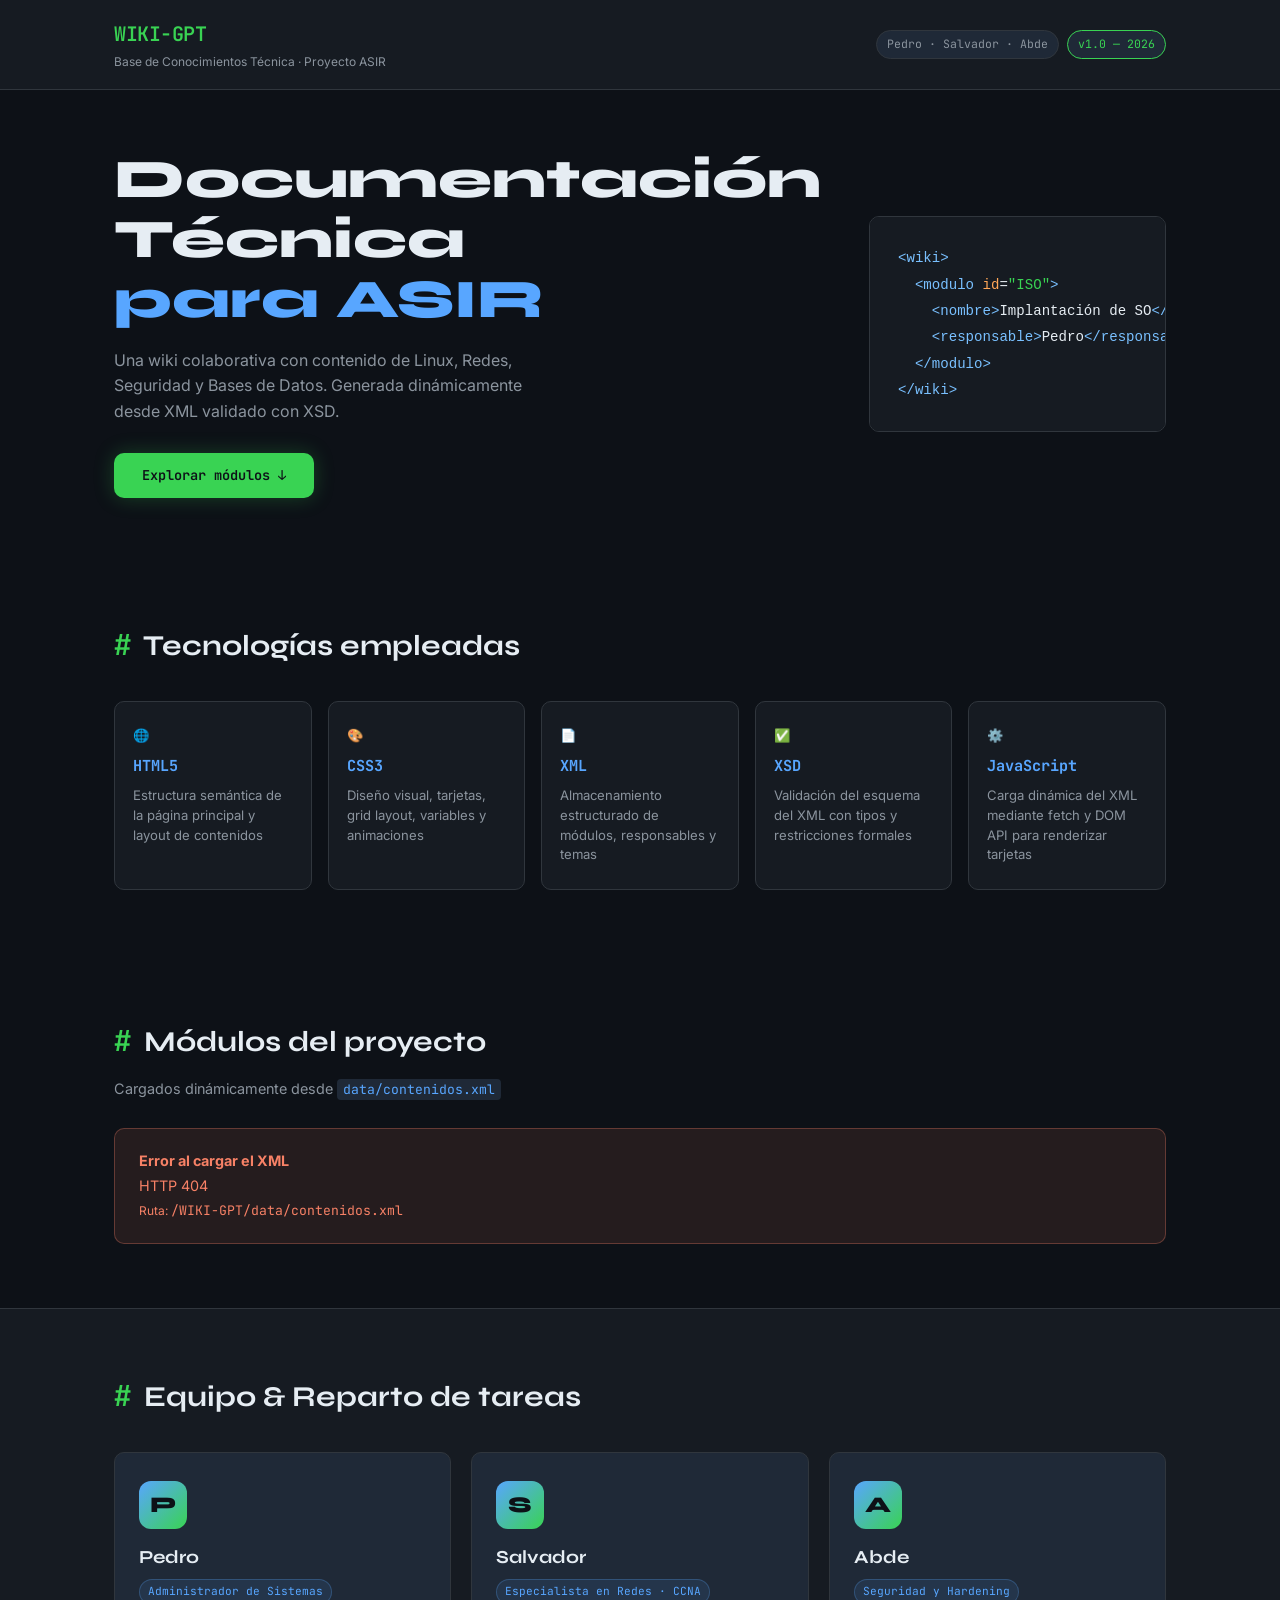
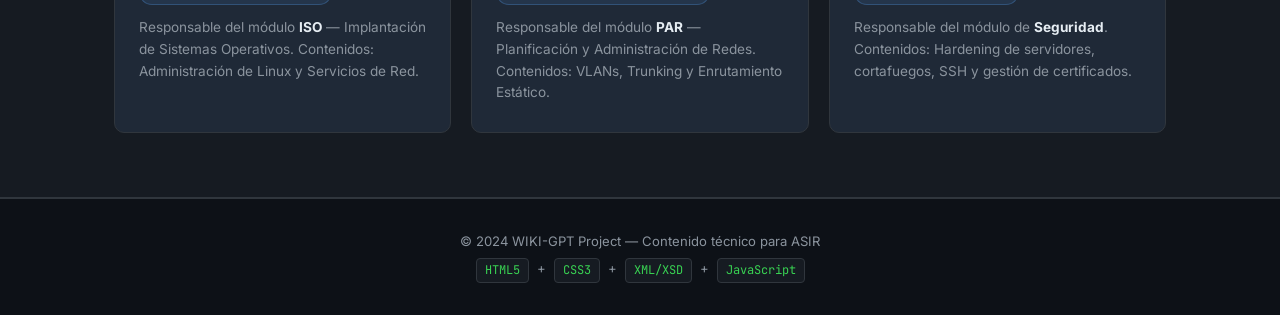
==== commit 1e1b8472: "Update index.html" ====
--- a/index.html
+++ b/index.html
@@ -15,7 +15,7 @@
   <header class="site-header">
     <div class="header-inner">
       <div class="logo-block">
-        <span class="logo-tag">&lt;WIKI-GPT /&gt;</span>
+        <span class="logo-tag">WIKI-GPT</span>
         <p class="logo-sub">Base de Conocimientos Técnica · Proyecto ASIR</p>
       </div>
       <div class="header-meta">
@@ -129,4 +129,4 @@
 
   <script src="src/app.js"></script>
 </body>
-</html>+</html>
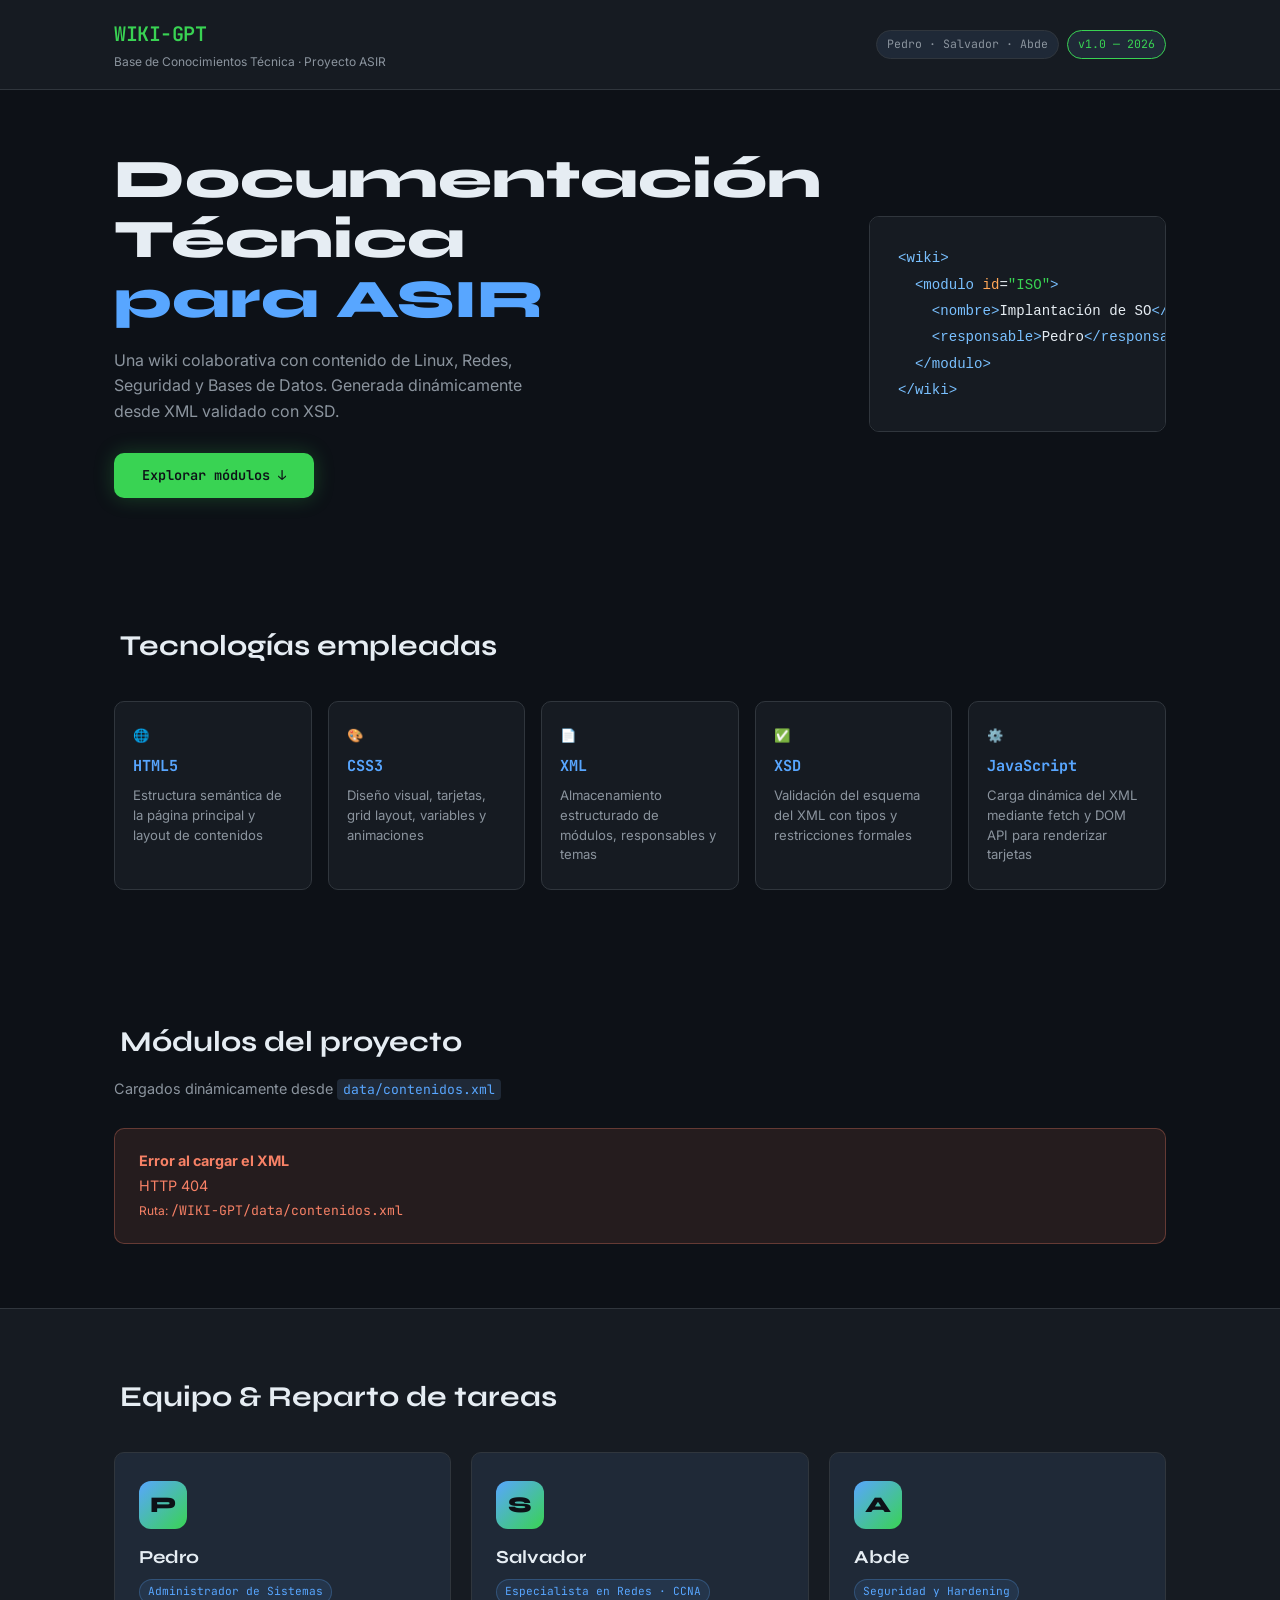
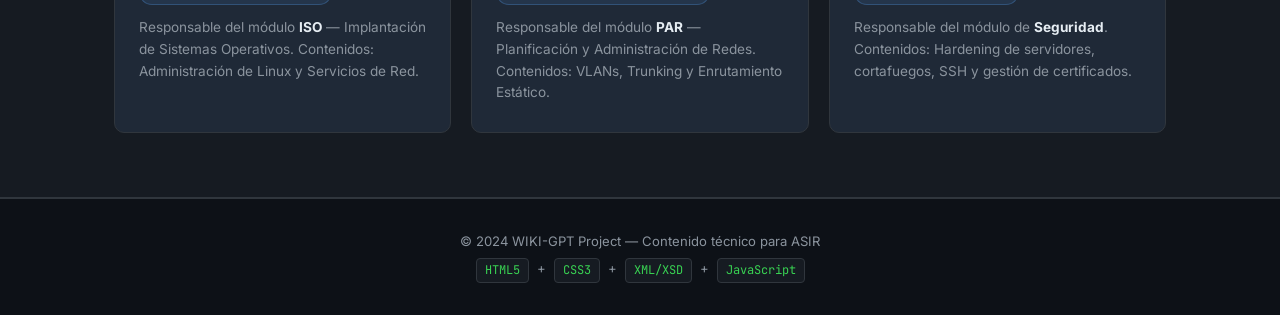
==== commit d3188773: "Remove tag prefix from section titles in index.html" ====
--- a/index.html
+++ b/index.html
@@ -47,7 +47,7 @@
     <!-- TECNOLOGÍAS -->
     <section class="section" id="tecnologias">
       <div class="section-inner">
-        <h2 class="section-title"><span class="tag-prefix">#</span> Tecnologías empleadas</h2>
+        <h2 class="section-title"><span class="tag-prefix"></span> Tecnologías empleadas</h2>
         <div class="tech-grid">
           <div class="tech-card">
             <span class="tech-icon">🌐</span>
@@ -81,7 +81,7 @@
     <!-- MÓDULOS DINÁMICOS -->
     <section class="section" id="modulos">
       <div class="section-inner">
-        <h2 class="section-title"><span class="tag-prefix">#</span> Módulos del proyecto</h2>
+        <h2 class="section-title"><span class="tag-prefix"></span> Módulos del proyecto</h2>
         <p class="section-desc">Cargados dinámicamente desde <code>data/contenidos.xml</code></p>
         <div id="app-container" class="modulos-grid">
           <div class="loading-state">
@@ -95,7 +95,7 @@
     <!-- COLABORADORES -->
     <section class="section section-dark" id="colaboradores">
       <div class="section-inner">
-        <h2 class="section-title light"><span class="tag-prefix">#</span> Equipo &amp; Reparto de tareas</h2>
+        <h2 class="section-title light"><span class="tag-prefix"></span> Equipo &amp; Reparto de tareas</h2>
         <div class="team-grid">
           <div class="team-card">
             <div class="team-avatar">P</div>
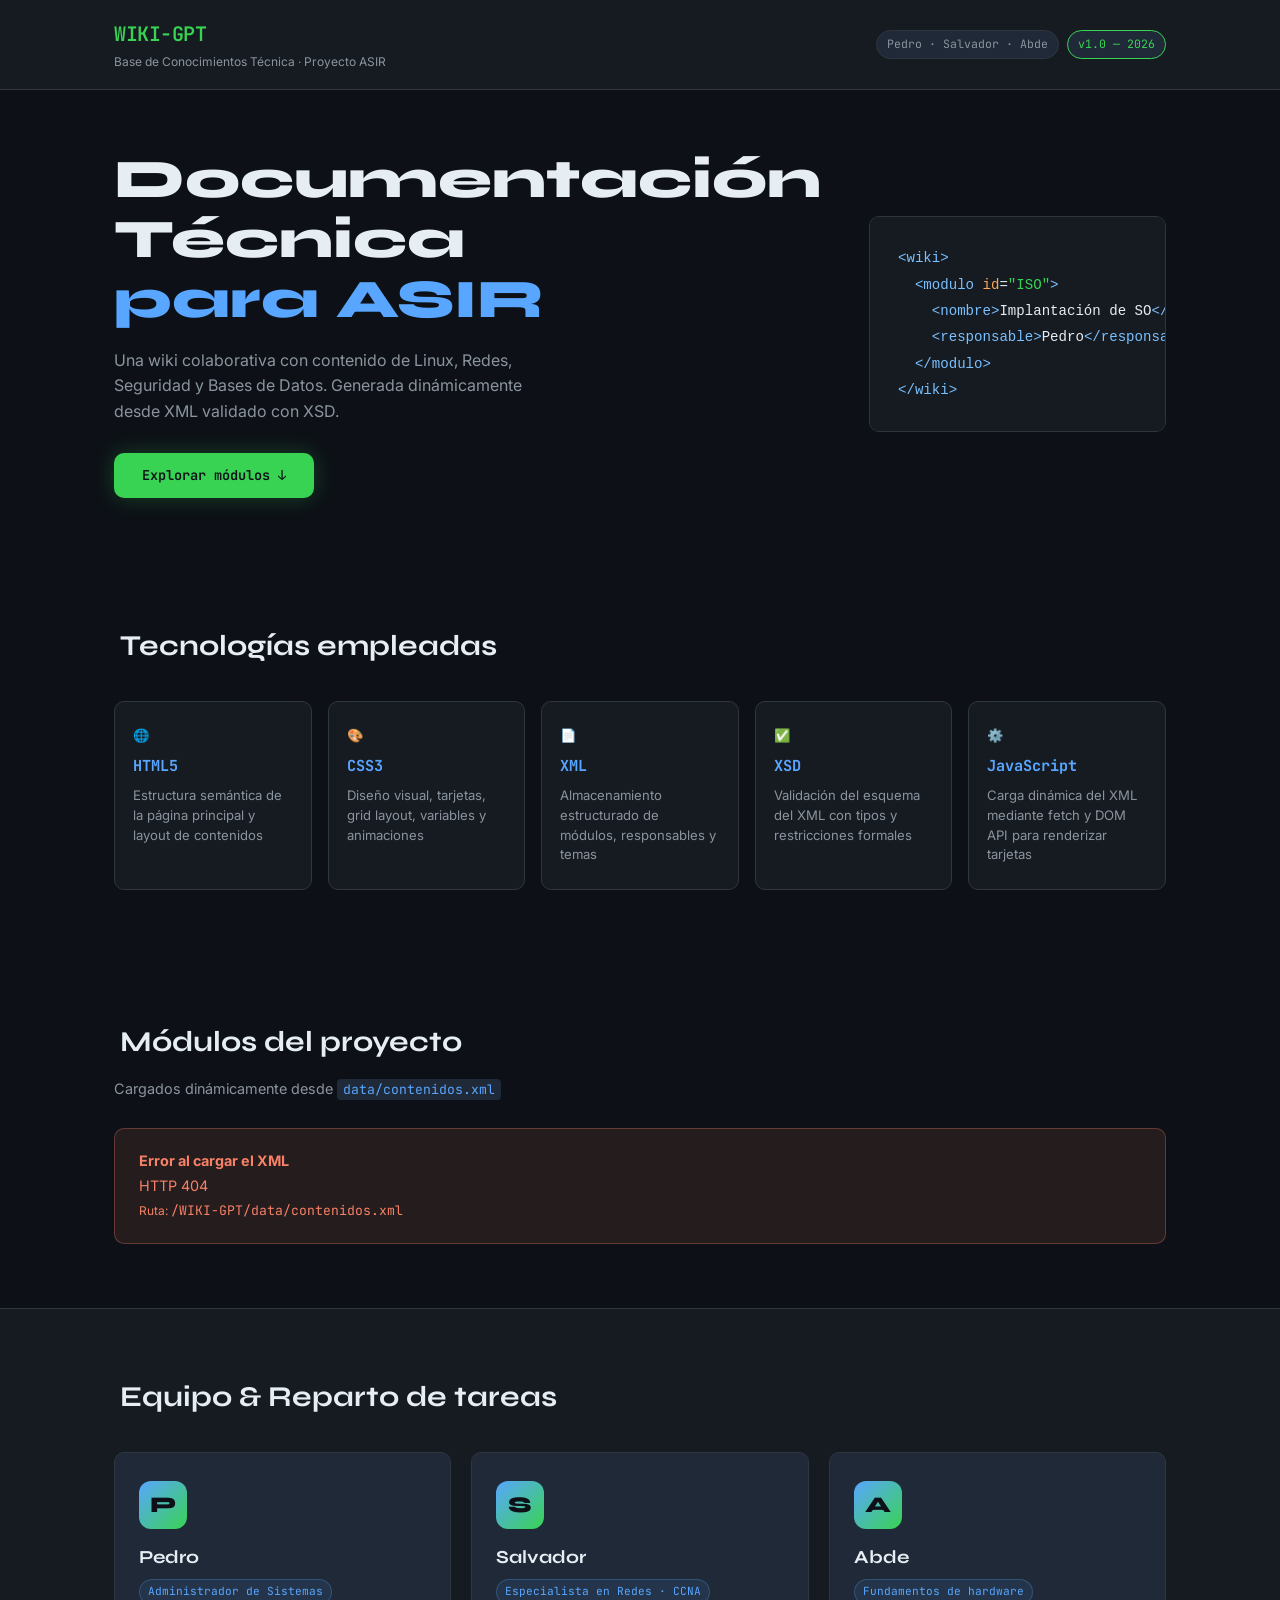
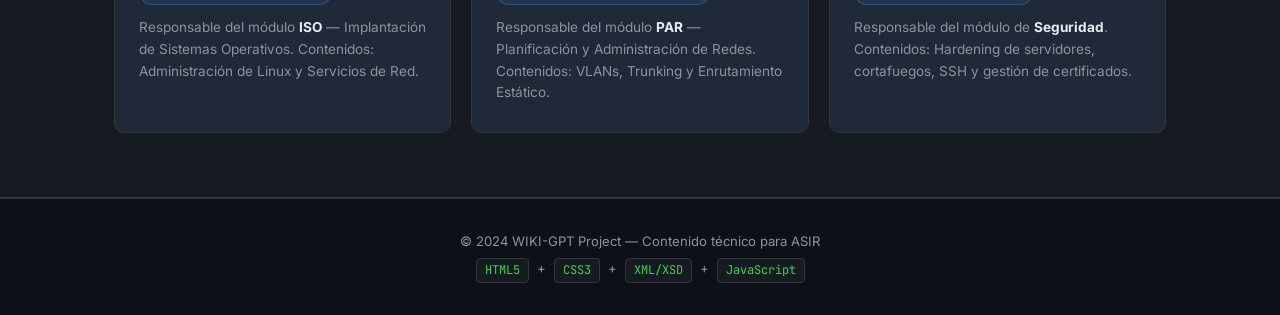
==== commit 08dfd563: "Update index.html" ====
--- a/index.html
+++ b/index.html
@@ -112,7 +112,7 @@
           <div class="team-card">
             <div class="team-avatar">A</div>
             <h3>Abde</h3>
-            <span class="role-badge">Seguridad y Hardening</span>
+            <span class="role-badge">Fundamentos de hardware</span>
             <p>Responsable del módulo de <strong>Seguridad</strong>. Contenidos: Hardening de servidores, cortafuegos, SSH y gestión de certificados.</p>
           </div>
         </div>
